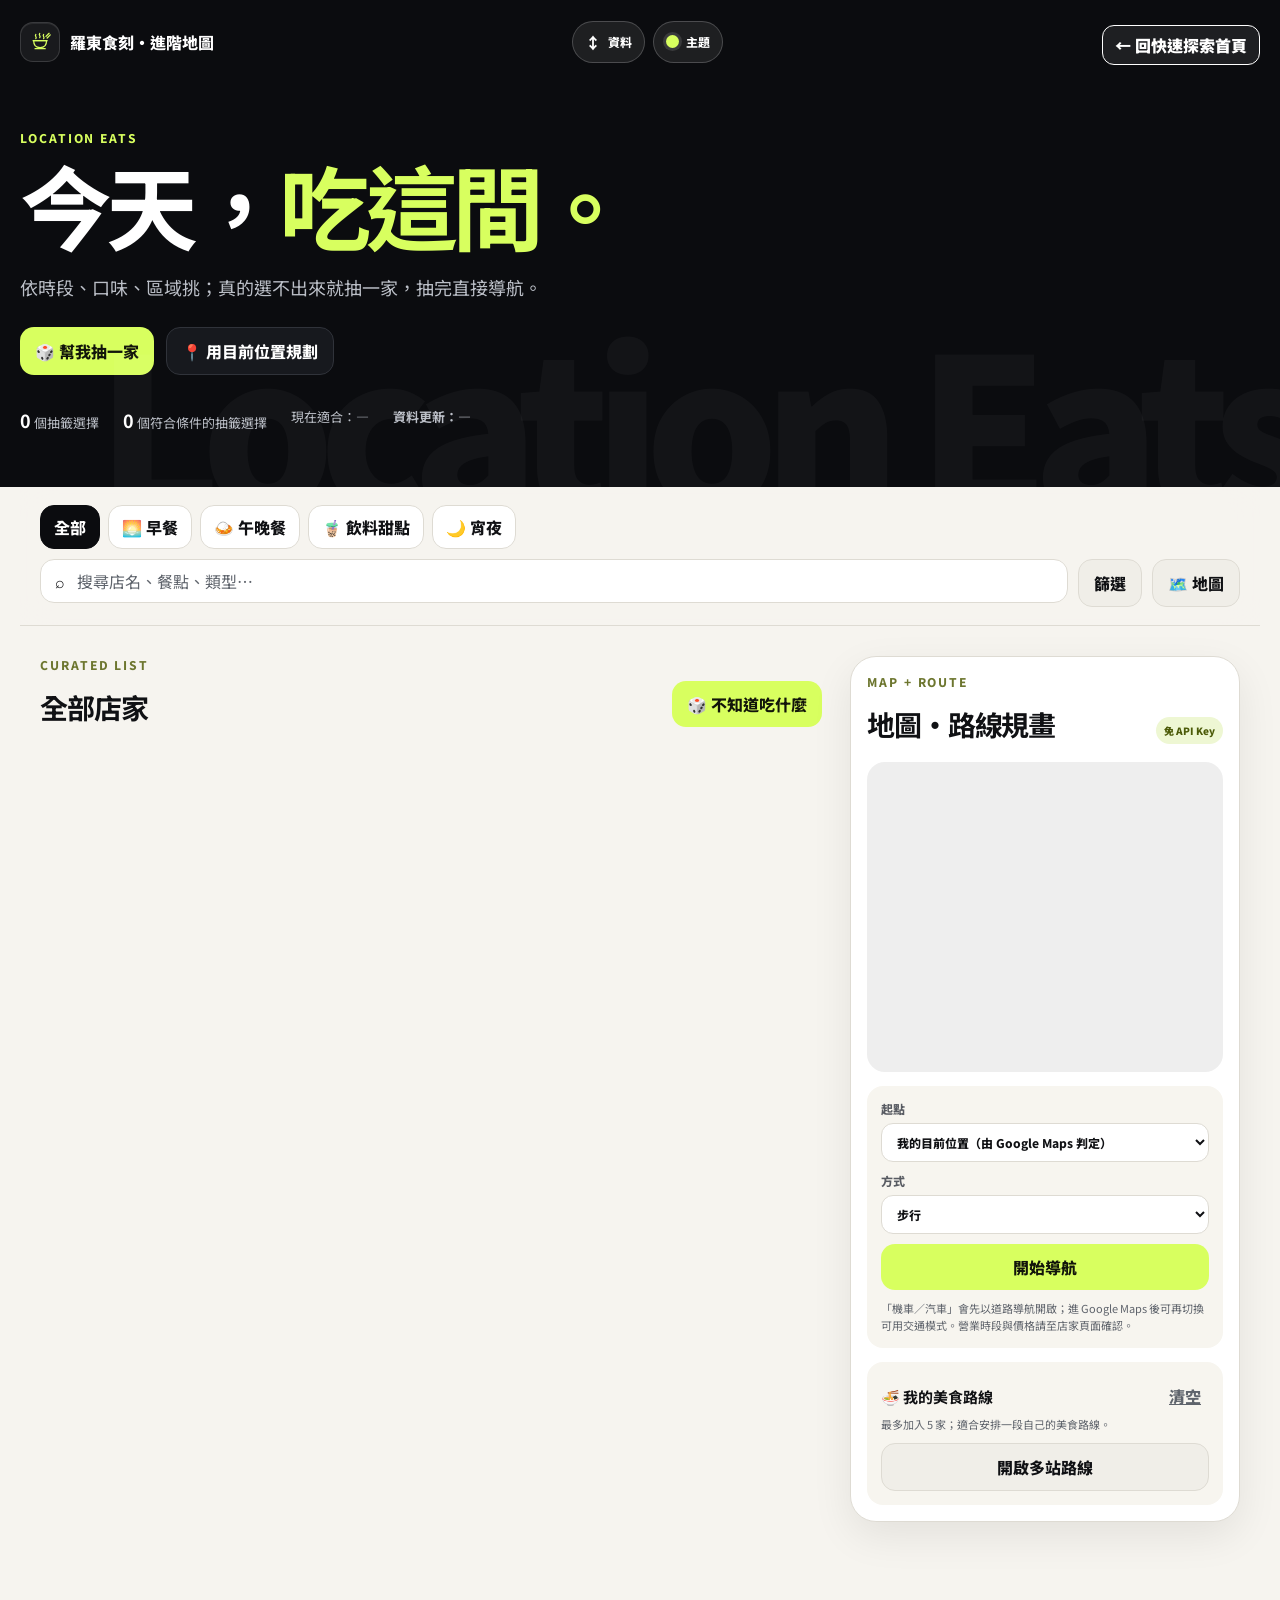
==== advanced/index.html @ a828bde2 "feat: add full-featured advanced map/route explorer" ====
<!doctype html>
<html lang="zh-Hant">
<head>
  <meta charset="utf-8" />
  <meta name="viewport" content="width=device-width, initial-scale=1, viewport-fit=cover" />
  <meta name="theme-color" content="#0b0c0f" />
  <meta name="description" id="metaDescription" content="羅東周邊美食地圖、篩選與最多五站路線規畫" />
  <title>羅東食刻｜地圖與美食路線</title>
  <link rel="icon" type="image/svg+xml" href="favicon.svg" />
  <link rel="preconnect" href="https://fonts.googleapis.com">
  <link rel="preconnect" href="https://fonts.gstatic.com" crossorigin>
  <link href="https://fonts.googleapis.com/css2?family=Noto+Sans+TC:wght@400;500;600;700;800;900&display=swap" rel="stylesheet">
  <link rel="stylesheet" href="styles.css" />
</head>
<body data-view="list">
  <header class="hero" id="top">
    <div class="navwrap">
      <a class="brand" href="./" aria-label="Location Eats 首頁">
        <span class="brandmark brandmark-logo" aria-hidden="true">
          <svg viewBox="0 0 64 64" fill="none" xmlns="http://www.w3.org/2000/svg">
            <path d="M20 14C18.8 15.6 18.8 17.8 20 19.4C21.2 21 21.2 23.2 20 24.8" />
            <path d="M30 11.5C28.8 13.1 28.8 15.3 30 16.9C31.2 18.5 31.2 20.7 30 22.3" />
            <path d="M40 14C38.8 15.6 38.8 17.8 40 19.4C41.2 21 41.2 23.2 40 24.8" />
            <path d="M14.5 30H47.5C47.5 40.6 41.1 47.5 31 47.5C20.9 47.5 14.5 40.6 14.5 30Z" />
            <path d="M13 30H49" />
            <path d="M18 50.5H44" />
            <path d="M46 19L54 11" />
            <path d="M49 23L57 15" />
          </svg>
        </span>
        <span id="brandName">羅東食刻・進階地圖</span>
      </a>
      <div class="nav-actions">
        <button id="dataBtn" class="theme-trigger" type="button" aria-label="匯入匯出本機資料"><span>↕</span><span class="theme-trigger-label">資料</span></button>
        <button id="themeBtn" class="theme-trigger" type="button" aria-label="選擇網站主題"><span id="themeDot" class="theme-dot"></span><span class="theme-trigger-label">主題</span></button>
      </div>
    <a href="../" class="theme-trigger" style="font-weight:900;min-height:36px;display:inline-flex;align-items:center;justify-content:center;padding:7px 12px;margin-top:7px;margin-left:22px;text-decoration:none;border:1px solid currentColor;border-radius:12px;">← 回快速探索首頁</a>
    </div>
    <div class="hero-inner">
      <p id="shortName" class="eyebrow">LOCATION EATS</p>
      <h1>今天，<span>吃這間。</span></h1>
      <p class="lead"><span id="heroLead">依時段、口味、區域挑；真的選不出來就抽一家，抽完直接導航。</span></p>
      <div class="hero-actions">
        <button id="randomHero" class="primary big" type="button">🎲 幫我抽一家</button>
        <button id="nearbyBtn" class="secondary big" type="button">📍 用目前位置規劃</button>
      </div>
      <div class="stats">
        <span><b id="countAll">0</b> 個抽籤選擇</span>
        <span><b id="countVisible">0</b> 個符合條件的抽籤選擇</span>
        <span id="nowHint">現在適合：—</span>
        <span id="dataUpdateHint">資料更新：—</span>
      </div>
    </div>
  </header>

  <main>
    <section class="toolbar stickybar" aria-label="篩選工具">
      <div class="periods" id="periodFilters">
        <button class="chip active" data-period="全部">全部</button>
        <button class="chip" data-period="早餐">🌅 早餐</button>
        <button class="chip" data-period="午晚餐">🍛 午晚餐</button>
        <button class="chip" data-period="飲料甜點">🧋 飲料甜點</button>
        <button class="chip" data-period="宵夜">🌙 宵夜</button>
      </div>
      <div class="searchrow">
        <label class="searchbox">
          <span>⌕</span>
          <input id="searchInput" type="search" placeholder="搜尋店名、餐點、類型…" autocomplete="off" />
        </label>
        <button id="moreFiltersBtn" class="secondary" type="button">篩選</button>
        <button id="viewToggle" class="secondary" type="button" aria-controls="mapView" aria-expanded="false">🗺️ 地圖</button>
      </div>
      <div id="activeFilterSummary" class="active-filter-summary" hidden aria-label="已套用篩選"></div>
    </section>

    <section id="mapView" class="map-view" aria-label="店家地圖" hidden>
      <div class="map-tools">
        <button id="campusBtn" class="secondary" type="button">⌂ 回中心點</button>
        <button id="mapLocationBtn" class="secondary" type="button">📍 定位起點</button>
        <button id="mapRandomBtn" class="primary" type="button">🎲 抽一家</button>
        <button id="mapRouteBtn" class="secondary" type="button" aria-expanded="false" aria-controls="mapRouteDrawer">路線</button>
      </div>
      <label class="map-shop-picker" for="mapShopSelect">店家 <select id="mapShopSelect"></select></label>
      <div class="map-status-row">
        <p id="mapCoverage" class="map-notice" role="status"></p>
        <a id="openGoogleMap" target="_blank" rel="noopener" aria-label="開啟 Google Maps">Google Maps ↗</a>
      </div>
      <p id="mapMessage" class="map-notice" role="status" hidden></p>
      <div id="mapSelection" class="map-selection" hidden>
        <span id="mapShopInfo"><span id="mapShopAddress"></span><span id="mapShopFood"></span></span>
        <button id="mapFavoriteBtn" class="secondary" type="button">♡ 收藏</button>
        <button id="mapAddRouteBtn" class="secondary" type="button">＋ 路線</button>
        <button id="mapNavigateBtn" class="primary" type="button">導航</button>
      </div>
      <div class="map-stage">
        <div id="foodMap" aria-label="Google Maps 店家地圖"></div>
        <aside id="mapRouteDrawer" class="map-route-drawer" aria-label="美食路線規畫" hidden>
          <button id="closeMapRoute" class="secondary" type="button">收合路線 ×</button>
        </aside>
      </div>
    </section>

    <section class="layout">
      <div class="content-col">
        <div class="sectionhead">
          <div>
            <p class="eyebrow dark">CURATED LIST</p>
            <h2 id="listTitle">全部店家</h2>
          </div>
          <button id="randomList" class="primary" type="button">🎲 不知道吃什麼</button>
        </div>
        <div id="cards" class="cards"></div>
        <div id="emptyState" class="empty" hidden>
          <div class="emptyicon">🍽️</div>
          <h3>這組條件沒有結果</h3>
          <p>少勾一個條件，或直接讓我幫你抽。</p>
          <button id="emptyClear" class="primary" type="button">清除篩選</button>
        </div>
      </div>

      <aside id="mapPanel" class="map-panel" aria-label="地圖與路線規畫">
        <div class="maphead">
          <div>
            <p class="eyebrow dark">MAP + ROUTE</p>
            <h2>地圖・路線規畫</h2>
          </div>
          <span class="livebadge">免 API Key</span>
        </div>
        <div class="mapframe-wrap">
          <iframe id="mapFrame" class="mapframe" loading="lazy" referrerpolicy="no-referrer-when-downgrade" title="餐廳地圖"></iframe>
        </div>
        <div class="route-box">
          <label>起點
            <select id="originSelect">
              <option value="">我的目前位置（由 Google Maps 判定）</option>
            </select>
          </label>
          <label>方式
            <select id="travelMode">
              <option value="walking">步行</option>
              <option value="driving">機車／汽車</option>
              <option value="transit">大眾運輸</option>
            </select>
          </label>
          <button id="routeSelected" class="primary wide" type="button">開始導航</button>
          <p class="micro">「機車／汽車」會先以道路導航開啟；進 Google Maps 後可再切換可用交通模式。營業時段與價格請至店家頁面確認。</p>
        </div>

        <div class="route-list-box">
          <div class="route-title-row">
            <h3>🍜 我的美食路線</h3>
            <button id="clearRoute" class="textbtn" type="button">清空</button>
          </div>
          <p class="micro">最多加入 5 家；適合安排一段自己的美食路線。</p>
          <ol id="routeList" class="route-list"></ol>
          <button id="openMultiRoute" class="secondary wide" type="button" disabled>開啟多站路線</button>
        </div>
      </aside>
    </section>
  </main>

  <nav class="mobile-bottom-bar" aria-label="手機快速操作">
    <button id="mobileListBtn" class="mobile-nav-btn active" type="button" aria-pressed="true" aria-label="清單"><span>☰</span><b>清單</b></button>
    <button id="mobileRandomBtn" class="mobile-nav-btn random" type="button" aria-label="抽一家"><span>🎲</span><b>抽一家</b></button>
    <button id="mobileMapBtn" class="mobile-nav-btn" type="button" aria-pressed="false" aria-label="地圖"><span>🗺️</span><b>地圖</b></button>
  </nav>

  <dialog id="filterDialog" class="filter-dialog">
    <div class="filter-sheet">
      <div class="filter-sheet-head">
        <div>
          <p class="eyebrow dark">FILTER</p>
          <h2>進階篩選</h2>
        </div>
        <button id="filterDialogClose" class="dialog-close" type="button" aria-label="關閉">×</button>
      </div>
      <div class="filter-section">
        <h3>特色</h3>
        <div id="quickFilters" class="filter-options"></div>
      </div>
      <div class="filter-section">
        <label class="filter-area-label" for="areaSelect">區域</label>
        <select id="areaSelect" aria-label="區域">
          <option value="">所有區域</option>
        </select>
      </div>
      <div class="filter-sheet-actions">
        <button id="clearFilters" class="secondary" type="button">清除全部</button>
        <button id="applyFilters" class="primary" type="button">套用篩選</button>
      </div>
    </div>
  </dialog>
  <dialog id="dataDialog" class="theme-dialog">
    <div class="theme-sheet data-sheet">
      <div class="theme-sheet-head">
        <div>
          <p class="eyebrow dark">LOCAL DATA</p>
          <h2>備份與還原</h2>
        </div>
        <button id="dataDialogClose" class="dialog-close" type="button" aria-label="關閉">×</button>
      </div>
      <p class="theme-help">資料只存在目前瀏覽器。匯出後，可在其他瀏覽器或新裝置匯入。</p>

      <div class="backup-status">
        <div><b id="backupFavoriteCount">0</b><span>收藏店家</span></div>
        <div><b id="backupVisitCount">0</b><span>吃過紀錄</span></div>
        <div><b id="backupKeyCount">0</b><span>本機資料項目</span></div>
      </div>

      <div class="backup-actions">
        <button id="exportDataBtn" class="primary wide" type="button">⬇️ 匯出備份檔</button>
        <button id="importDataBtn" class="secondary wide" type="button">⬆️ 匯入備份檔</button>
        <input id="importDataInput" type="file" accept=".json,application/json" hidden />
      </div>

      <div class="backup-note">
        <b>會備份什麼？</b>
        <p>收藏、主題，以及之後加入的「我吃過」紀錄。匯入時只接受目前 APP_SLUG 自己的備份格式。</p>
      </div>
      <p id="backupMessage" class="backup-message" role="status" aria-live="polite"></p>
    </div>
  </dialog>

  <dialog id="themeDialog" class="theme-dialog">
    <form method="dialog" class="theme-sheet">
      <div class="theme-sheet-head">
        <div>
          <p class="eyebrow dark">THEME</p>
          <h2>選擇網站主題</h2>
        </div>
        <button class="dialog-close" value="close" aria-label="關閉">×</button>
      </div>
      <p class="theme-help">選好後會自動記住，下次打開維持同一套風格。</p>
      <div class="theme-grid">
        <button class="theme-option" type="button" data-theme-choice="classic">
          <span class="theme-preview preview-classic"><i></i><i></i><i></i></span>
          <span><b>經典黑綠</b><small>Location Eats / 高對比</small></span>
          <em>✓</em>
        </button>
        <button class="theme-option" type="button" data-theme-choice="cream">
          <span class="theme-preview preview-cream"><i></i><i></i><i></i></span>
          <span><b>奶油橘</b><small>溫暖 / 美食感</small></span>
          <em>✓</em>
        </button>
        <button class="theme-option" type="button" data-theme-choice="ocean">
          <span class="theme-preview preview-ocean"><i></i><i></i><i></i></span>
          <span><b>深海藍</b><small>清爽 / 沉穩</small></span>
          <em>✓</em>
        </button>
        <button class="theme-option" type="button" data-theme-choice="berry">
          <span class="theme-preview preview-berry"><i></i><i></i><i></i></span>
          <span><b>莓果粉</b><small>甜點 / 活潑</small></span>
          <em>✓</em>
        </button>
      </div>
    </form>
  </dialog>

  <dialog id="randomDialog" class="random-dialog">
    <form method="dialog" class="dialog-card">
      <button class="dialog-close" value="close" aria-label="關閉">×</button>
      <div class="slot">今天就吃</div>
      <div id="randomEmoji" class="randomemoji">🍜</div>
      <h2 id="randomName">—</h2>
      <p id="randomFood" class="randomfood">—</p>
      <div id="randomMeta" class="randommeta"></div>
      <div class="dialog-actions">
        <button id="rerollBtn" type="button" class="secondary">再抽一次</button>
        <button id="randomMapBtn" type="button" class="secondary">看地圖</button>
        <button id="randomNavBtn" type="button" class="primary">直接導航</button>
      </div>
    </form>
  </dialog>

  <template id="cardTpl">
    <article class="food-card">
      <div class="card-top">
        <div class="badges"></div>
        <button class="heart" type="button" aria-label="收藏">♡</button>
      </div>
      <h3 class="food-name"></h3>
      <p class="food-rec"></p>
      <p class="food-note"></p>
      <div class="meta-row"></div>
      <div class="card-actions">
        <button class="map-btn secondary" type="button">🗺️ 地圖</button>
        <button class="route-add secondary" type="button">＋ 路線</button>
        <button class="nav-btn primary" type="button">導航</button>
      </div>
    </article>
  </template>

  <script src="config.js"></script>
  <script src="../data.js"></script>
  <script src="../data-extra.js"></script>
  <script src="adapter.js"></script>
  <script src="app.js"></script>
</body>
</html>
---- advanced/styles.css ----
:root{
  --bg:#f6f4ef;--card:#fff;--ink:#101114;--muted:#6e7178;--line:#dedbd3;
  --dark:#0b0c0f;--accent:#d8ff5f;--accent-ink:#12150a;--soft:#ece9e1;
  --shadow:0 14px 40px rgba(0,0,0,.08);--radius:22px;
}
*{box-sizing:border-box}html{scroll-behavior:smooth}body{margin:0;font-family:'Noto Sans TC',system-ui,-apple-system,sans-serif;background:var(--bg);color:var(--ink)}button,input,select{font:inherit}button{cursor:pointer}.hero{background:var(--dark);color:#fff;padding:18px 20px 54px;position:relative;overflow:hidden}.hero:after{content:'Location Eats';position:absolute;right:-22px;bottom:-84px;font-size:210px;font-weight:900;letter-spacing:-16px;color:rgba(255,255,255,.035);pointer-events:none}.navwrap,.hero-inner,main{max-width:1240px;margin:auto}.navwrap{display:flex;align-items:center;justify-content:space-between}.brand{display:flex;align-items:center;gap:10px;text-decoration:none;color:#fff;font-weight:800}.brandmark{display:grid;place-items:center;width:40px;height:40px;border-radius:13px;background:rgba(255,255,255,.06);color:var(--accent);border:1px solid rgba(255,255,255,.14);box-shadow:inset 0 1px 0 rgba(255,255,255,.08);transition:.18s ease;flex:0 0 auto}.iconbtn{width:42px;height:42px;border:1px solid #333;border-radius:50%;background:#15171b;color:#fff}.hero-inner{padding-top:64px}.eyebrow{font-size:12px;letter-spacing:.16em;font-weight:800;color:var(--accent);margin:0 0 14px}.eyebrow.dark{color:#6d762f}.hero h1{font-size:clamp(46px,8vw,92px);line-height:.96;margin:0;letter-spacing:-.06em}.hero h1 span{color:var(--accent)}.lead{font-size:18px;color:#bbbfc7;max-width:660px;line-height:1.7;margin:24px 0}.hero-actions{display:flex;gap:12px;flex-wrap:wrap}.big{padding:15px 20px}.primary,.secondary,.chip,.tagchip,.textbtn{border:0;border-radius:14px;font-weight:800;transition:.18s ease}.primary{background:var(--accent);color:var(--accent-ink);padding:11px 15px}.primary:hover{transform:translateY(-1px);filter:brightness(.96)}.secondary{background:var(--soft);color:var(--ink);padding:11px 15px;border:1px solid var(--line)}.hero .secondary{background:#17191e;color:#fff;border-color:#30333a}.stats{display:flex;gap:24px;flex-wrap:wrap;margin-top:32px;color:#91959f;font-size:13px}.stats b{color:#fff;font-size:18px}.toolbar{padding:18px 0}.stickybar{position:sticky;top:0;z-index:20;background:rgba(246,244,239,.92);backdrop-filter:blur(16px);border-bottom:1px solid rgba(0,0,0,.06)}.toolbar>*{max-width:1240px;margin-left:auto;margin-right:auto}.periods{display:flex;gap:8px;overflow:auto;padding:0 20px 10px;scrollbar-width:none}.chip,.tagchip{white-space:nowrap;background:#fff;border:1px solid var(--line);padding:9px 13px}.chip.active,.tagchip.active{background:var(--dark);color:#fff;border-color:var(--dark)}.searchrow{display:grid;grid-template-columns:1fr auto auto;gap:10px;padding:0 20px}.searchbox{height:44px;background:#fff;border:1px solid var(--line);border-radius:14px;display:flex;align-items:center;gap:10px;padding:0 14px}.searchbox input{border:0;outline:0;background:transparent;width:100%;color:var(--ink)}.morefilters{display:flex;gap:8px;align-items:center;flex-wrap:wrap;padding:12px 20px 0}.morefilters select,.route-box select{background:#fff;border:1px solid var(--line);border-radius:12px;padding:9px 11px}.textbtn{background:transparent;color:#5c6068;text-decoration:underline;padding:8px}.layout{max-width:1240px;margin:30px auto 80px;display:grid;grid-template-columns:minmax(0,1fr) 390px;gap:28px;padding:0 20px}.sectionhead,.maphead{display:flex;align-items:end;justify-content:space-between;gap:14px;margin-bottom:18px}.sectionhead h2,.maphead h2{margin:0;font-size:28px;letter-spacing:-.04em}.cards{display:grid;grid-template-columns:repeat(2,minmax(0,1fr));gap:14px}.food-card{background:var(--card);border:1px solid var(--line);border-radius:var(--radius);padding:18px;box-shadow:0 1px 0 rgba(0,0,0,.02);transition:.18s ease}.food-card:hover{transform:translateY(-2px);box-shadow:var(--shadow)}.card-top{display:flex;justify-content:space-between;gap:8px}.badges,.meta-row{display:flex;gap:6px;flex-wrap:wrap}.badge{font-size:11px;font-weight:800;border-radius:999px;padding:5px 8px;background:#f0eee8;color:#5d5a51}.badge.hot{background:#fff0e7;color:#9b3a0d}.badge.flag{background:#edf6d4;color:#52610c}.heart{border:0;background:transparent;font-size:22px;color:#9b9b9b}.heart.active{color:#111}.food-name{font-size:20px;line-height:1.3;margin:14px 0 8px}.food-rec{margin:0;color:#34363b;font-weight:600;line-height:1.55}.food-note{margin:8px 0 0;color:var(--muted);font-size:13px;line-height:1.5}.meta-row{margin-top:14px;color:#777;font-size:12px}.meta-pill{border-left:2px solid #d6d2c8;padding-left:7px}.card-actions{display:grid;grid-template-columns:auto auto 1fr;gap:8px;margin-top:16px}.card-actions button{padding:9px 10px;font-size:13px}.map-panel{position:sticky;top:148px;height:max-content;background:#fff;border:1px solid var(--line);border-radius:26px;padding:16px;box-shadow:var(--shadow)}.livebadge{font-size:10px;font-weight:900;background:#eef7d3;padding:6px 8px;border-radius:999px;color:#4c5b08}.mapframe-wrap{height:310px;border-radius:18px;overflow:hidden;background:#eee}.mapframe{width:100%;height:100%;border:0}.route-box,.route-list-box{margin-top:14px;padding:14px;background:#f7f5ef;border-radius:16px}.route-box{display:grid;gap:10px}.route-box label{display:grid;gap:6px;font-size:12px;font-weight:800;color:#585b62}.wide{width:100%}.micro{font-size:11px;color:#767980;line-height:1.55;margin:0}.route-title-row{display:flex;align-items:center;justify-content:space-between}.route-title-row h3{font-size:15px;margin:0}.route-list{padding-left:24px;margin:10px 0}.route-list li{font-size:13px;margin:7px 0;padding-right:4px}.route-remove{float:right;border:0;background:transparent;color:#888}.empty{text-align:center;padding:70px 20px;background:#fff;border:1px dashed var(--line);border-radius:24px}.emptyicon{font-size:46px}.random-dialog{border:0;border-radius:28px;padding:0;max-width:460px;width:calc(100% - 28px);background:transparent}.random-dialog::backdrop{background:rgba(0,0,0,.72);backdrop-filter:blur(6px)}.dialog-card{position:relative;background:#fff;border-radius:28px;padding:34px;text-align:center}.dialog-close{position:absolute;right:14px;top:12px;border:0;background:#eee;width:34px;height:34px;border-radius:50%;font-size:20px}.slot{display:inline-block;padding:7px 10px;border-radius:999px;background:#eff9d1;font-size:12px;font-weight:900}.randomemoji{font-size:56px;margin:20px 0 4px}.dialog-card h2{font-size:30px;margin:8px 0}.randomfood{font-size:16px;color:#4f535a;line-height:1.6}.randommeta{display:flex;justify-content:center;gap:7px;flex-wrap:wrap;margin:18px 0}.dialog-actions{display:grid;grid-template-columns:1fr 1.3fr;gap:10px}.map-mode .cards{grid-template-columns:1fr}.map-mode .food-card{display:grid;grid-template-columns:1fr auto;column-gap:10px}.map-mode .card-actions{grid-column:1/-1}.map-mode .food-rec,.map-mode .food-note,.map-mode .meta-row{grid-column:1/-1}

.mobile-bottom-bar{display:none}

@media(max-width:980px){
  body{padding-bottom:calc(86px + env(safe-area-inset-bottom))}
  .hero{padding:14px 14px 24px}
  .hero:after{font-size:118px;right:-14px;bottom:-48px;letter-spacing:-8px}
  .navwrap{min-height:42px}
  .brand{font-size:15px}
  .brandmark{width:34px;height:34px;border-radius:10px}
  .iconbtn{width:38px;height:38px}
  .hero-inner{padding-top:18px}
  .hero .eyebrow{font-size:10px;margin-bottom:9px}
  .hero h1{font-size:clamp(34px,10.5vw,48px);line-height:1.03;letter-spacing:-.045em}
  .lead{font-size:14px;line-height:1.55;margin:12px 0 16px;max-width:520px}
  .hero-actions{display:grid;grid-template-columns:1fr 1fr;gap:9px}
  .hero-actions .big{width:100%;min-height:46px;padding:10px 12px;font-size:14px}
  .stats{gap:8px 14px;margin-top:14px;font-size:11px}
  .stats b{font-size:15px}

  .stickybar{top:0;padding:9px 0 10px;border-radius:0 0 18px 18px;box-shadow:0 5px 18px rgba(0,0,0,.05)}
  .periods{gap:7px;overflow-x:auto;padding:0 14px 8px;scroll-snap-type:x proximity;-webkit-overflow-scrolling:touch}
  .periods::-webkit-scrollbar{display:none}
  .chip{flex:0 0 auto;min-height:38px;padding:8px 13px;border-radius:999px;scroll-snap-align:start;font-size:13px}
  .searchrow{grid-template-columns:1fr auto;gap:8px;padding:0 14px}
  .searchbox{height:44px;border-radius:13px}
  .searchbox input{font-size:16px}
  #moreFiltersBtn{min-width:64px}
  #viewToggle{display:none}
  .morefilters{padding:9px 14px 0;gap:7px;overflow-x:auto;flex-wrap:nowrap;-webkit-overflow-scrolling:touch}
  .morefilters::-webkit-scrollbar{display:none}
  .tagchip{flex:0 0 auto;min-height:38px;border-radius:999px;font-size:12px}
  .morefilters select{flex:0 0 auto;min-width:145px;min-height:38px;font-size:13px}

  .layout{grid-template-columns:1fr;gap:14px;margin:18px auto 18px;padding:0 12px}
  .content-col{display:block}
  .map-panel{position:relative;top:auto;order:-1;display:none;border-radius:20px;padding:12px;box-shadow:none}
  .layout.show-map .map-panel{display:block}
  .layout.show-map .content-col{display:none}
  .sectionhead{align-items:center;margin-bottom:12px}
  .sectionhead .eyebrow{margin-bottom:5px;font-size:10px}
  .sectionhead h2,.maphead h2{font-size:22px}
  .sectionhead #randomList{display:none}
  .cards{grid-template-columns:1fr;gap:10px}
  .food-card{border-radius:18px;padding:14px;box-shadow:none}
  .food-card:hover{transform:none;box-shadow:none}
  .food-name{font-size:18px;margin:10px 0 6px}
  .food-rec{font-size:14px;line-height:1.55}
  .food-note{font-size:12px;line-height:1.55;margin-top:6px}
  .badge{font-size:10px;padding:4px 7px}
  .heart{min-width:38px;min-height:38px;font-size:23px}
  .meta-row{margin-top:10px;gap:5px;font-size:11px}
  .card-actions{grid-template-columns:1fr 1fr;gap:7px;margin-top:12px}
  .card-actions button{min-height:42px;padding:9px 8px;font-size:13px}
  .card-actions .route-add{grid-column:auto}
  .card-actions .nav-btn{grid-column:1/-1;min-height:44px}
  .mapframe-wrap{height:min(42vh,310px);border-radius:15px}
  .maphead{align-items:center;margin-bottom:10px}
  .route-box,.route-list-box{margin-top:10px;padding:12px;border-radius:14px}
  .route-box select{min-height:43px;font-size:16px}
  .wide{min-height:44px}
  .random-dialog{width:calc(100% - 24px)}
  .dialog-card{padding:28px 18px 20px;border-radius:22px}
  .randomemoji{font-size:48px;margin:14px 0 2px}
  .dialog-card h2{font-size:26px;margin:6px 0}
  .randomfood{font-size:14px}
  .dialog-actions{grid-template-columns:1fr;gap:8px}

  .mobile-bottom-bar{
    display:grid;
    grid-template-columns:1fr 1.08fr 1fr;
    gap:7px;
    position:fixed;
    left:10px;right:10px;
    bottom:calc(8px + env(safe-area-inset-bottom));
    z-index:90;
    padding:7px;
    background:rgba(18,19,22,.94);
    backdrop-filter:blur(18px);
    -webkit-backdrop-filter:blur(18px);
    border:1px solid rgba(255,255,255,.1);
    border-radius:19px;
    box-shadow:0 12px 35px rgba(0,0,0,.24)
  }
  .mobile-nav-btn{
    border:0;background:transparent;color:#c9cbd0;border-radius:13px;
    min-height:54px;display:flex;flex-direction:column;align-items:center;justify-content:center;
    gap:1px;font-size:18px
  }
  .mobile-nav-btn b{font-size:10px;letter-spacing:.02em}
  .mobile-nav-btn.active{background:#292c31;color:#fff}
  .mobile-nav-btn.random{background:var(--accent);color:var(--accent-ink)}
  .mobile-nav-btn:active{transform:scale(.97)}
}

@media(max-width:560px){
  .hero{padding-bottom:20px}
  .hero-inner{padding-top:13px}
  .hero h1{font-size:36px}
  .lead{font-size:13px}
  .hero-actions{grid-template-columns:1fr}
  #nearbyBtn{display:none}
  .stats span:nth-child(2){display:none}
  .sectionhead h2{font-size:21px}
  .food-card{padding:13px}
  .mapframe-wrap{height:260px}
  .map-panel{padding:10px}
}


/* selectable themes */
body[data-theme="classic"],body:not([data-theme]){
  --bg:#f6f4ef;--card:#fff;--ink:#101114;--muted:#6e7178;--line:#dedbd3;
  --dark:#0b0c0f;--accent:#d8ff5f;--accent-ink:#12150a;--soft:#ece9e1;
  --hero:#0b0c0f;--hero-text:#fff;--hero-muted:#bbbfc7;--toolbar:rgba(246,244,239,.92);
  --nav-bg:rgba(18,19,22,.94);--nav-muted:#c9cbd0;--nav-active:#292c31;
  --route-bg:#f7f5ef;--badge-bg:#f0eee8;--badge-ink:#5d5a51;--eyebrow-dark:#6d762f;
}
body[data-theme="cream"]{
  --bg:#fff7e9;--card:#fffdf8;--ink:#2c2118;--muted:#806f61;--line:#ead8c4;
  --dark:#5a2d16;--accent:#ff9f43;--accent-ink:#351707;--soft:#f8e6d0;
  --hero:#6a3519;--hero-text:#fffaf4;--hero-muted:#f0d7c2;--toolbar:rgba(255,247,233,.94);
  --nav-bg:rgba(86,42,20,.95);--nav-muted:#f2d6c2;--nav-active:#7a4122;
  --route-bg:#fff3df;--badge-bg:#f9ead7;--badge-ink:#75533b;--eyebrow-dark:#9a541f;
}
body[data-theme="ocean"]{
  --bg:#eef7fb;--card:#fbfdff;--ink:#102630;--muted:#647985;--line:#cfe0e8;
  --dark:#0b3345;--accent:#50d8d7;--accent-ink:#062b31;--soft:#dceff3;
  --hero:#082f43;--hero-text:#f5fcff;--hero-muted:#b8d7e3;--toolbar:rgba(238,247,251,.94);
  --nav-bg:rgba(7,43,59,.95);--nav-muted:#bdd7df;--nav-active:#105068;
  --route-bg:#eaf5f8;--badge-bg:#e1eff3;--badge-ink:#42616d;--eyebrow-dark:#24728a;
}
body[data-theme="berry"]{
  --bg:#fff2f6;--card:#fffafd;--ink:#341822;--muted:#826b73;--line:#ead3dc;
  --dark:#56172d;--accent:#ff78a5;--accent-ink:#3d1020;--soft:#f7dfe8;
  --hero:#5b1730;--hero-text:#fff7fa;--hero-muted:#e9c7d3;--toolbar:rgba(255,242,246,.94);
  --nav-bg:rgba(74,18,39,.95);--nav-muted:#e9c7d4;--nav-active:#772444;
  --route-bg:#fde8f0;--badge-bg:#f8e3eb;--badge-ink:#75465a;--eyebrow-dark:#a43a64;
}
body{transition:background .22s ease,color .22s ease}
.hero{background:var(--hero);color:var(--hero-text)}
.hero .lead{color:var(--hero-muted)}
.stickybar{background:var(--toolbar)}
.food-card,.map-panel,.dialog-card,.theme-sheet,.searchbox{background:var(--card)}
.route-box,.route-list-box{background:var(--route-bg)}
.badge{background:var(--badge-bg);color:var(--badge-ink)}
.eyebrow.dark{color:var(--eyebrow-dark)}
.theme-trigger{
  border:1px solid rgba(255,255,255,.2);background:rgba(255,255,255,.08);color:var(--hero-text);
  min-height:42px;padding:0 12px;border-radius:999px;display:flex;align-items:center;gap:7px;font-weight:800
}
.theme-dot{width:13px;height:13px;border-radius:50%;background:var(--accent);box-shadow:0 0 0 3px rgba(255,255,255,.12)}
.theme-trigger-label{font-size:12px}
.theme-dialog{border:0;background:transparent;padding:0;width:min(520px,calc(100% - 24px))}
.theme-dialog::backdrop{background:rgba(0,0,0,.62);backdrop-filter:blur(7px)}
.theme-sheet{position:relative;border-radius:26px;padding:22px;color:var(--ink);box-shadow:0 24px 80px rgba(0,0,0,.28)}
.theme-sheet-head{display:flex;align-items:flex-start;justify-content:space-between;gap:12px}
.theme-sheet-head .eyebrow{margin:0 0 5px}
.theme-sheet-head h2{margin:0;font-size:25px;letter-spacing:-.03em}
.theme-help{color:var(--muted);font-size:13px;margin:8px 0 16px}
.theme-grid{display:grid;grid-template-columns:1fr 1fr;gap:10px}
.theme-option{
  position:relative;border:1px solid var(--line);background:var(--card);color:var(--ink);
  border-radius:18px;padding:11px;text-align:left;display:grid;grid-template-columns:58px 1fr auto;align-items:center;gap:10px
}
.theme-option:hover{transform:translateY(-1px)}
.theme-option.active{outline:2px solid var(--accent);border-color:transparent}
.theme-option span:nth-child(2){display:grid;gap:2px}
.theme-option b{font-size:14px}.theme-option small{font-size:10px;color:var(--muted)}
.theme-option em{font-style:normal;opacity:0;font-weight:900;color:var(--dark)}
.theme-option.active em{opacity:1}
.theme-preview{width:58px;height:46px;border-radius:12px;padding:7px;display:grid;grid-template-columns:1fr 1fr;gap:4px}
.theme-preview i{display:block;border-radius:4px}.theme-preview i:first-child{grid-column:1/-1}
.preview-classic{background:#0b0c0f}.preview-classic i:first-child{background:#d8ff5f}.preview-classic i{background:#fff}
.preview-cream{background:#6a3519}.preview-cream i:first-child{background:#ff9f43}.preview-cream i{background:#fff7e9}
.preview-ocean{background:#082f43}.preview-ocean i:first-child{background:#50d8d7}.preview-ocean i{background:#eef7fb}
.preview-berry{background:#5b1730}.preview-berry i:first-child{background:#ff78a5}.preview-berry i{background:#fff2f6}

@media(max-width:980px){
  .mobile-bottom-bar{background:var(--nav-bg)}
  .mobile-nav-btn{color:var(--nav-muted)}
  .mobile-nav-btn.active{background:var(--nav-active);color:#fff}
  .theme-trigger{min-height:38px;padding:0 10px}
}
@media(max-width:560px){
  .theme-trigger-label{display:none}
  .theme-trigger{width:38px;padding:0;justify-content:center}
  .theme-grid{grid-template-columns:1fr}
  .theme-sheet{padding:18px}
}


/* local backup */
.nav-actions{display:flex;align-items:center;gap:8px}
.data-sheet{max-width:520px;margin:auto}
.backup-status{
  display:grid;grid-template-columns:repeat(3,1fr);gap:8px;margin:14px 0 16px
}
.backup-status>div{
  background:var(--route-bg);border:1px solid var(--line);border-radius:15px;padding:13px 10px;text-align:center
}
.backup-status b{display:block;font-size:22px;line-height:1.1;color:var(--ink)}
.backup-status span{display:block;margin-top:5px;font-size:10px;color:var(--muted);font-weight:700}
.backup-actions{display:grid;gap:9px}
.backup-actions button{min-height:46px}
.backup-note{
  margin-top:14px;padding:12px 13px;background:var(--route-bg);border-radius:14px;color:var(--muted);font-size:12px;line-height:1.55
}
.backup-note b{color:var(--ink)}
.backup-note p{margin:4px 0 0}
.backup-message{min-height:20px;margin:10px 2px 0;font-size:12px;font-weight:700;color:var(--eyebrow-dark)}
@media(max-width:560px){
  .nav-actions{gap:6px}
  .nav-actions .theme-trigger{width:38px}
  .backup-status{gap:6px}
  .backup-status>div{padding:11px 6px}
  .backup-status b{font-size:19px}
}


/* minimal bowl logo */
.brandmark-logo svg{width:25px;height:25px;display:block}
.brandmark-logo svg path{stroke:currentColor;stroke-width:3.2;stroke-linecap:round;stroke-linejoin:round}
.brand:hover .brandmark-logo{background:var(--accent);color:var(--accent-ink);border-color:var(--accent);transform:translateY(-1px)}
.brand:hover .brandmark-logo svg{transform:scale(1.04)}
.brandmark-logo svg{transition:transform .18s ease}
@media(max-width:980px){
  .brandmark{width:36px;height:36px;border-radius:11px}
  .brandmark-logo svg{width:23px;height:23px}
}


/* full-skin color system v2 */
body[data-theme="classic"],body:not([data-theme]){
  --surface:#ffffff;--surface-2:#f0eee8;--surface-3:#e8e5dc;
  --text:#101114;--text-2:#5f646c;--border:#dedbd3;
  --chip:#ffffff;--chip-active:#0b0c0f;--chip-active-text:#ffffff;
  --hero-button:#17191e;--hero-button-border:#30333a;
  --hot-bg:#fff0e7;--hot-text:#9b3a0d;--flag-bg:#edf6d4;--flag-text:#52610c;
  --live-bg:#eef7d3;--live-text:#4c5b08;--dialog-close:#ececec;
}
body[data-theme="cream"]{
  --surface:#fffaf1;--surface-2:#f8e6d0;--surface-3:#f1d4b7;
  --text:#2c2118;--text-2:#806f61;--border:#e8cfb2;
  --chip:#fffaf1;--chip-active:#8a421d;--chip-active-text:#fff8f1;
  --hero-button:#7a3d1f;--hero-button-border:#a45b32;
  --hot-bg:#ffe1ce;--hot-text:#a53d13;--flag-bg:#fff0c8;--flag-text:#7d5412;
  --live-bg:#fff0c8;--live-text:#744b0c;--dialog-close:#f4dfc8;
}
body[data-theme="ocean"]{
  --surface:#f8fdff;--surface-2:#dceff3;--surface-3:#cbe4ea;
  --text:#102630;--text-2:#647985;--border:#c9dfe7;
  --chip:#f8fdff;--chip-active:#0d4c63;--chip-active-text:#f5fdff;
  --hero-button:#0d4258;--hero-button-border:#1a637d;
  --hot-bg:#ffe8db;--hot-text:#994018;--flag-bg:#daf4ef;--flag-text:#17655d;
  --live-bg:#daf4ef;--live-text:#17655d;--dialog-close:#dcecf1;
}
body[data-theme="berry"]{
  --surface:#fff9fb;--surface-2:#f7dfe8;--surface-3:#f0cad9;
  --text:#341822;--text-2:#826b73;--border:#e7ccd7;
  --chip:#fff9fb;--chip-active:#7c2445;--chip-active-text:#fff8fb;
  --hero-button:#70213f;--hero-button-border:#9b4062;
  --hot-bg:#ffe0e7;--hot-text:#a2334d;--flag-bg:#f8dce8;--flag-text:#7a3150;
  --live-bg:#f8dce8;--live-text:#7a3150;--dialog-close:#f2dbe4;
}

body{background:var(--bg);color:var(--text)}
.hero{background:var(--hero);color:var(--hero-text)}
.brand{color:var(--hero-text)}
.hero .secondary{background:var(--hero-button);color:var(--hero-text);border-color:var(--hero-button-border)}
.stats{color:var(--hero-muted)}
.stats b{color:var(--hero-text)}
.stickybar{background:var(--toolbar);border-bottom-color:var(--border)}
.chip,.tagchip{background:var(--chip);color:var(--text);border-color:var(--border)}
.chip.active,.tagchip.active{background:var(--chip-active);color:var(--chip-active-text);border-color:var(--chip-active)}
.searchbox,.morefilters select,.route-box select{background:var(--surface);color:var(--text);border-color:var(--border)}
.searchbox input{color:var(--text)}
.searchbox input::placeholder{color:var(--text-2)}
.secondary{background:var(--surface-2);color:var(--text);border-color:var(--border)}
.textbtn{color:var(--text-2)}
.food-card,.map-panel,.dialog-card,.theme-sheet,.empty{background:var(--surface);color:var(--text);border-color:var(--border)}
.food-rec{color:var(--text)}
.food-note,.meta-row,.micro,.randomfood,.theme-help{color:var(--text-2)}
.meta-pill{border-left-color:var(--border)}
.route-box,.route-list-box,.backup-status>div,.backup-note{background:var(--route-bg)}
.badge{background:var(--badge-bg);color:var(--badge-ink)}
.badge.hot{background:var(--hot-bg);color:var(--hot-text)}
.badge.flag{background:var(--flag-bg);color:var(--flag-text)}
.livebadge{background:var(--live-bg);color:var(--live-text)}
.heart{color:var(--text-2)}
.heart.active{color:var(--dark)}
.dialog-close{background:var(--dialog-close);color:var(--text)}
.slot{background:var(--flag-bg);color:var(--flag-text)}
.theme-option{background:var(--surface);color:var(--text);border-color:var(--border)}
.theme-option small{color:var(--text-2)}
.theme-option.active{outline-color:var(--accent)}
.backup-status b,.backup-note b{color:var(--text)}
.mobile-bottom-bar{background:var(--nav-bg)}
.mobile-nav-btn{color:var(--nav-muted)}
.mobile-nav-btn.active{background:var(--nav-active);color:#fff}
.mobile-nav-btn.random{background:var(--accent);color:var(--accent-ink)}
.theme-trigger{color:var(--hero-text)}
.brandmark-logo{color:var(--accent)}

.badge.status{background:var(--hot-bg);color:var(--hot-text)}
#dataUpdateHint{font-weight:700;color:var(--hero-muted)}


/* grouped chain choices */
.group-card{grid-column:1/-1;padding:18px}
.group-card-head{display:grid;grid-template-columns:auto 1fr auto;gap:14px;align-items:center}
.group-card .food-name{margin:6px 0 5px}
.group-card .food-rec{font-size:13px;color:var(--text-2,var(--muted))}
.group-icon{width:52px;height:52px;border-radius:16px;display:grid;place-items:center;font-size:26px;background:var(--surface-2,var(--soft));border:1px solid var(--border,var(--line))}
.group-toggle{white-space:nowrap;align-self:center}
.group-children{margin-top:16px;padding-top:14px;border-top:1px solid var(--border,var(--line));display:grid;gap:14px}
.group-children[hidden]{display:none}
.branch-brand{display:grid;gap:8px}
.branch-brand h4{margin:0 0 2px;font-size:12px;letter-spacing:.08em;color:var(--text-2,var(--muted));text-transform:uppercase}
.branch-row{display:grid;grid-template-columns:minmax(0,1fr) auto;gap:12px;align-items:center;padding:11px 12px;border-radius:14px;background:var(--surface-2,var(--soft));border:1px solid var(--border,var(--line))}
.branch-main{min-width:0;display:grid;gap:3px}
.branch-main b{font-size:14px;line-height:1.35}
.branch-main span{font-size:11px;color:var(--text-2,var(--muted));white-space:nowrap;overflow:hidden;text-overflow:ellipsis}
.branch-actions{display:flex;gap:6px;align-items:center}
.branch-actions button{font-size:11px;padding:7px 9px;border-radius:10px}
.branch-heart{border:0;background:transparent;font-size:20px!important;padding:4px!important;color:var(--text-2,var(--muted))}
.branch-heart.active{color:var(--text,var(--ink))}
@media(max-width:700px){
  .group-card-head{grid-template-columns:auto 1fr}
  .group-toggle{grid-column:1/-1;width:100%}
  .branch-row{grid-template-columns:1fr}
  .branch-actions{display:grid;grid-template-columns:auto 1fr 1fr 1fr}
  .branch-actions button{width:100%}
}


/* landscape phone/tablet rescue */
@media (max-width:980px) and (orientation:landscape){
  body{padding-bottom:calc(18px + env(safe-area-inset-bottom))}

  /* landscape needs vertical space more than a persistent filter header */
  .stickybar{
    position:relative;
    top:auto;
    padding:6px 0 7px;
    border-radius:0 0 14px 14px;
    box-shadow:0 3px 12px rgba(0,0,0,.04)
  }
  .periods{gap:5px;padding:0 10px 5px}
  .chip{min-height:32px;padding:6px 11px;font-size:12px}
  .searchrow{grid-template-columns:1fr auto;gap:6px;padding:0 10px}
  .searchbox{height:38px;border-radius:11px}
  .searchbox input{font-size:14px}
  #moreFiltersBtn{min-width:58px;min-height:38px;padding:7px 12px}
  .morefilters{padding:6px 10px 0;gap:5px}
  .tagchip{min-height:32px;padding:6px 10px;font-size:11px}
  .morefilters select{min-width:132px;min-height:32px;padding:6px 9px;font-size:12px}

  .layout{margin:10px auto 18px;padding:0 10px 58px}
  .sectionhead{margin-bottom:8px}
  .sectionhead h2,.maphead h2{font-size:20px}
  .cards{gap:8px}
  .food-card{padding:12px;border-radius:16px}

  /* compact floating controls instead of a full-width bar covering the list */
  .mobile-bottom-bar{
    left:auto;
    right:10px;
    bottom:calc(8px + env(safe-area-inset-bottom));
    width:min(330px,calc(100vw - 20px));
    padding:4px;
    gap:4px;
    border-radius:14px;
    grid-template-columns:repeat(3,1fr)
  }
  .mobile-nav-btn{
    min-height:40px;
    flex-direction:row;
    gap:5px;
    font-size:15px;
    border-radius:10px;
    padding:0 8px
  }
  .mobile-nav-btn b{font-size:10px}
}

@media (max-width:740px) and (orientation:landscape){
  .mobile-bottom-bar{width:286px}
  .mobile-nav-btn b{display:none}
  .mobile-nav-btn{font-size:17px}
}


/* compact filter bottom sheet */
.active-filter-summary{
  max-width:1240px;
  margin:8px auto 0;
  padding:0 20px;
  display:flex;
  gap:7px;
  overflow-x:auto;
  scrollbar-width:none;
}
.active-filter-summary[hidden]{display:none}
.active-filter-summary::-webkit-scrollbar{display:none}
.active-filter-chip{
  flex:0 0 auto;
  border:1px solid var(--border,var(--line));
  background:var(--surface,var(--card));
  color:var(--text,var(--ink));
  border-radius:999px;
  padding:7px 10px;
  font-size:11px;
  font-weight:800;
}
.active-filter-chip span{opacity:.55;margin-left:4px}

.filter-dialog{
  position:fixed;
  inset:auto 0 0;
  width:min(620px,calc(100% - 24px));
  max-width:none;
  max-height:none;
  margin:0 auto 18px;
  padding:0;
  border:0;
  background:transparent;
  overflow:visible;
}
.filter-dialog::backdrop{
  background:rgba(0,0,0,.48);
  backdrop-filter:blur(4px);
  -webkit-backdrop-filter:blur(4px);
}
.filter-sheet{
  position:relative;
  max-height:min(76dvh,680px);
  overflow:auto;
  background:var(--surface,var(--card));
  color:var(--text,var(--ink));
  border:1px solid var(--border,var(--line));
  border-radius:24px;
  box-shadow:0 24px 80px rgba(0,0,0,.28);
  padding:20px;
}
.filter-sheet-head{
  display:flex;
  justify-content:space-between;
  align-items:flex-start;
  gap:12px;
  padding-right:42px;
}
.filter-sheet-head .eyebrow{margin:0 0 4px}
.filter-sheet-head h2{margin:0;font-size:24px;letter-spacing:-.03em}
.filter-section{margin-top:18px}
.filter-section h3,.filter-area-label{
  display:block;
  margin:0 0 9px;
  font-size:12px;
  color:var(--text-2,var(--muted));
  font-weight:900;
  letter-spacing:.04em;
}
.filter-options{
  display:grid;
  grid-template-columns:repeat(2,minmax(0,1fr));
  gap:8px;
}
.filter-options .tagchip{
  min-height:42px;
  white-space:normal;
  text-align:left;
  line-height:1.25;
}
.filter-section #areaSelect{
  width:100%;
  min-height:46px;
  padding:10px 12px;
  border-radius:13px;
  border:1px solid var(--border,var(--line));
  background:var(--surface,var(--card));
  color:var(--text,var(--ink));
}
.filter-sheet-actions{
  display:grid;
  grid-template-columns:.85fr 1.15fr;
  gap:9px;
  margin-top:20px;
}
.filter-sheet-actions button{min-height:46px}

@media(max-width:980px){
  .active-filter-summary{
    margin-top:7px;
    padding:0 14px 1px;
  }
  .active-filter-chip{padding:6px 9px;font-size:10px}
  .filter-dialog{
    width:100%;
    margin:0;
  }
  .filter-sheet{
    border-radius:24px 24px 0 0;
    border-left:0;
    border-right:0;
    border-bottom:0;
    padding:18px 16px calc(16px + env(safe-area-inset-bottom));
    max-height:78dvh;
  }
  .filter-sheet-head h2{font-size:22px}
  .filter-options{gap:7px}
  .filter-options .tagchip{min-height:40px;font-size:12px}
}

@media(max-width:560px){
  .stickybar{padding-bottom:8px}
  .periods{padding-bottom:7px}
  .searchrow{padding:0 12px}
  .active-filter-summary{padding:0 12px 1px}
  .filter-sheet{padding-left:14px;padding-right:14px}
}

@media(max-width:980px) and (orientation:landscape){
  .active-filter-summary{margin-top:5px;padding:0 10px}
  .active-filter-chip{padding:5px 8px}
  .filter-dialog{width:min(560px,calc(100% - 24px));margin:0 auto 8px}
  .filter-sheet{
    max-height:88dvh;
    border-radius:18px;
    border:1px solid var(--border,var(--line));
    padding:14px;
  }
  .filter-section{margin-top:11px}
  .filter-options{grid-template-columns:repeat(3,minmax(0,1fr));gap:6px}
  .filter-options .tagchip{min-height:34px;padding:6px 8px;font-size:10px}
  .filter-section #areaSelect{min-height:38px;padding:7px 10px}
  .filter-sheet-actions{margin-top:12px}
  .filter-sheet-actions button{min-height:38px}
}

/* keep filter sheet controls theme-aware */
.filter-dialog .tagchip{background:var(--chip);color:var(--text);border-color:var(--border)}
.filter-dialog .tagchip.active{background:var(--chip-active);color:var(--chip-active-text);border-color:var(--chip-active)}


/* M1 views: reuse the existing skin and filter sheet. */
.layout[hidden],.map-view[hidden],.map-route-drawer[hidden]{display:none}
.searchbox,.searchrow{min-width:0}
#viewToggle{display:block;white-space:nowrap}
.searchrow{grid-template-columns:minmax(0,1fr) auto auto}
body[data-view="map"]{height:100vh;height:100dvh;overflow:hidden;padding:0}
body[data-view="map"] .hero{display:none}
body[data-view="map"] main{
  display:flex;flex-direction:column;width:100%;max-width:none;height:100%;
  padding:0 env(safe-area-inset-right) max(env(safe-area-inset-bottom),var(--map-nav-space,0px)) env(safe-area-inset-left);
}
body[data-view="map"] .toolbar{flex:none;position:relative;top:auto;padding:8px 0;border-radius:0}
.map-view{display:flex;flex:1;flex-direction:column;min-height:0;min-width:0}
.map-tools{display:flex;gap:6px;padding:8px 12px 4px;flex:none;overflow-x:auto}
.map-tools button{white-space:nowrap;font-size:12px;min-height:38px;padding:7px 10px}
.map-status-row{display:flex;align-items:center;justify-content:space-between;gap:6px;flex:none}
.map-status-row .map-notice{flex:1;min-width:0}
#openGoogleMap{flex:none;font-size:12px;font-weight:800;padding:6px 12px 6px 0;color:var(--text);text-underline-offset:3px}
.map-shop-picker{display:flex;align-items:center;gap:8px;padding:4px 12px;font-size:12px;font-weight:800}
.map-shop-picker select{min-width:0;flex:1;padding:7px;border-radius:10px;background:var(--surface);color:var(--text);border:1px solid var(--border)}
.map-notice{flex:none;margin:0;padding:4px 12px;font-size:12px;line-height:1.5;color:var(--text-2)}
.map-notice[hidden],.map-selection[hidden]{display:none}
.map-stage{position:relative;flex:1;min-height:0;margin-top:4px;isolation:isolate}
#foodMap{width:100%;height:100%;background:var(--surface-3);z-index:0}
.map-selection{display:flex;gap:6px;align-items:center;padding:6px 12px;background:var(--surface-2);font-size:12px}
.map-selection span{flex:1;min-width:0;white-space:nowrap;overflow:hidden;text-overflow:ellipsis}
#mapShopInfo{display:grid;gap:2px}
.map-selection button{flex:none;font-size:12px;padding:7px}
.map-route-drawer{
  position:absolute;right:10px;top:10px;z-index:1;width:min(360px,calc(100% - 20px));
  max-height:calc(100% - 44px);overflow:auto;padding:12px;border-radius:18px;
  background:var(--surface);color:var(--text);box-shadow:var(--shadow);border:1px solid var(--border);
}
.map-route-drawer select{min-width:0;max-width:100%}
.dialog-actions{grid-template-columns:1fr 1fr}
#randomNavBtn{grid-column:1/-1}
@media(max-width:560px){
  #viewToggle,#moreFiltersBtn{min-width:0;padding:8px 10px;font-size:12px}
  .searchrow{gap:6px}
}
@media(max-height:500px) and (orientation:landscape){
  body[data-view="map"] .toolbar{display:grid;grid-template-columns:1fr 1fr;gap:4px;padding:5px 0}
  body[data-view="map"] .periods{min-width:0;width:100%;padding-bottom:0;align-items:center}
  body[data-view="map"] .searchrow{min-width:0;width:100%;padding-left:0}
  body[data-view="map"] .active-filter-summary{grid-column:1/-1;width:100%;margin-top:0}
  .map-tools{padding-top:4px}
  .map-tools button{min-height:32px;padding:5px 9px}
  .map-view{display:grid;grid-template-columns:1fr 1fr;grid-template-rows:auto auto auto auto minmax(0,1fr)}
  .map-shop-picker{grid-column:2;grid-row:1;min-width:0}
  .map-tools{grid-column:1;grid-row:1;min-width:0}
  .map-status-row,.map-notice,.map-selection,.map-stage{grid-column:1/-1}
  .map-stage{grid-row:5}
  .map-notice{font-size:11px;padding-top:2px;padding-bottom:2px}
  .map-selection{padding-top:3px;padding-bottom:3px}
}
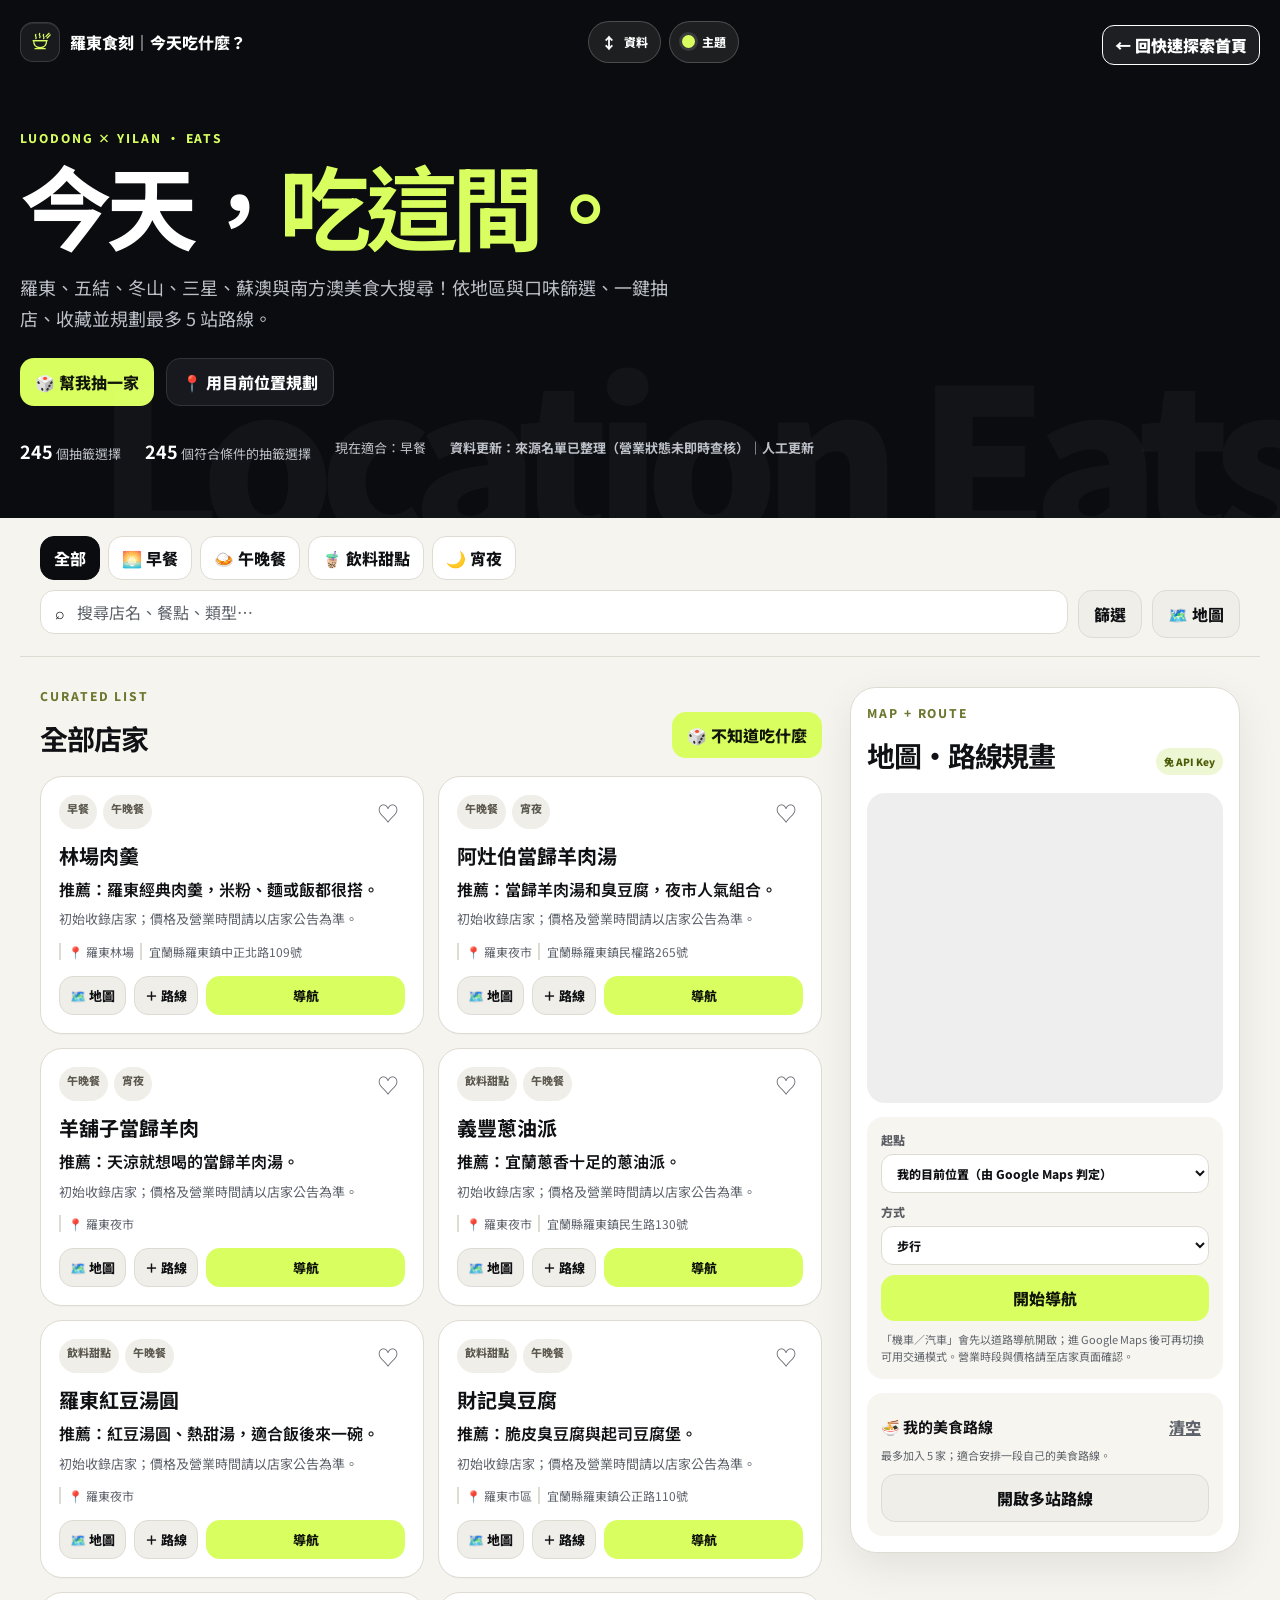
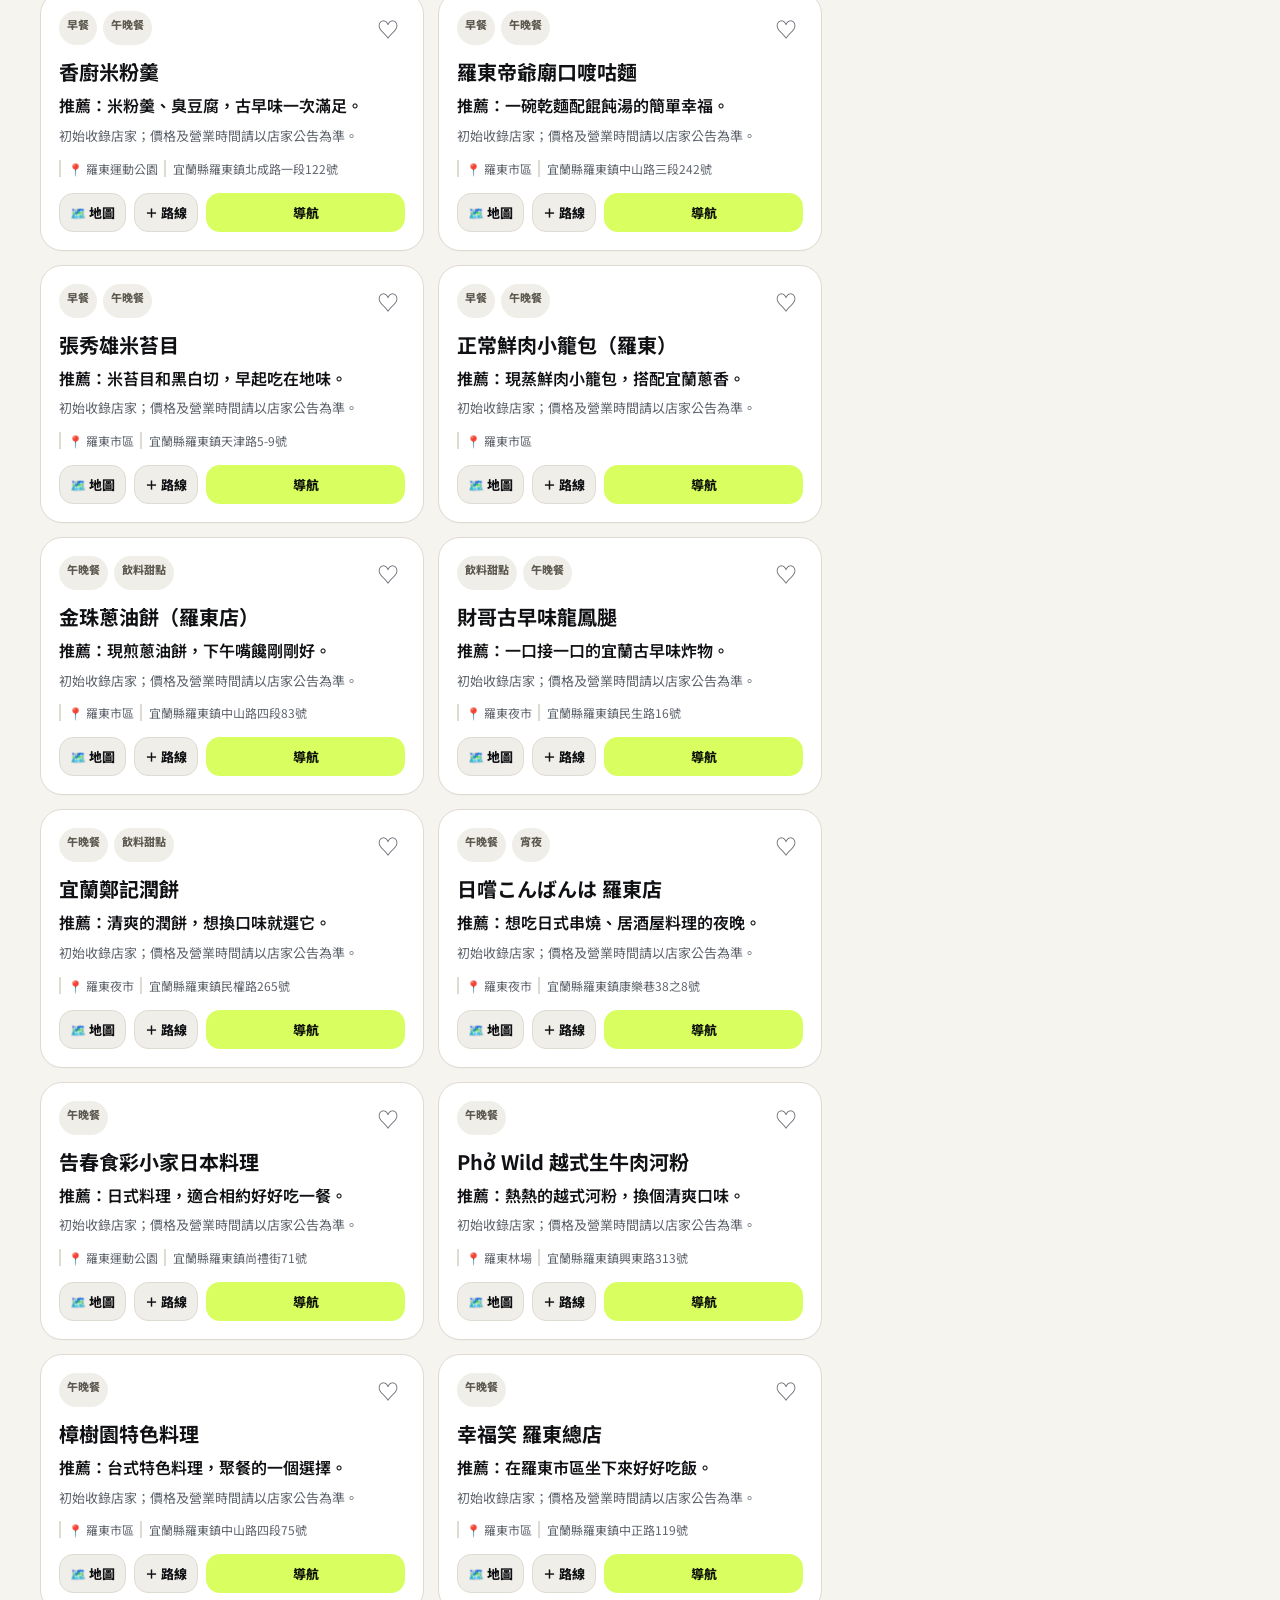
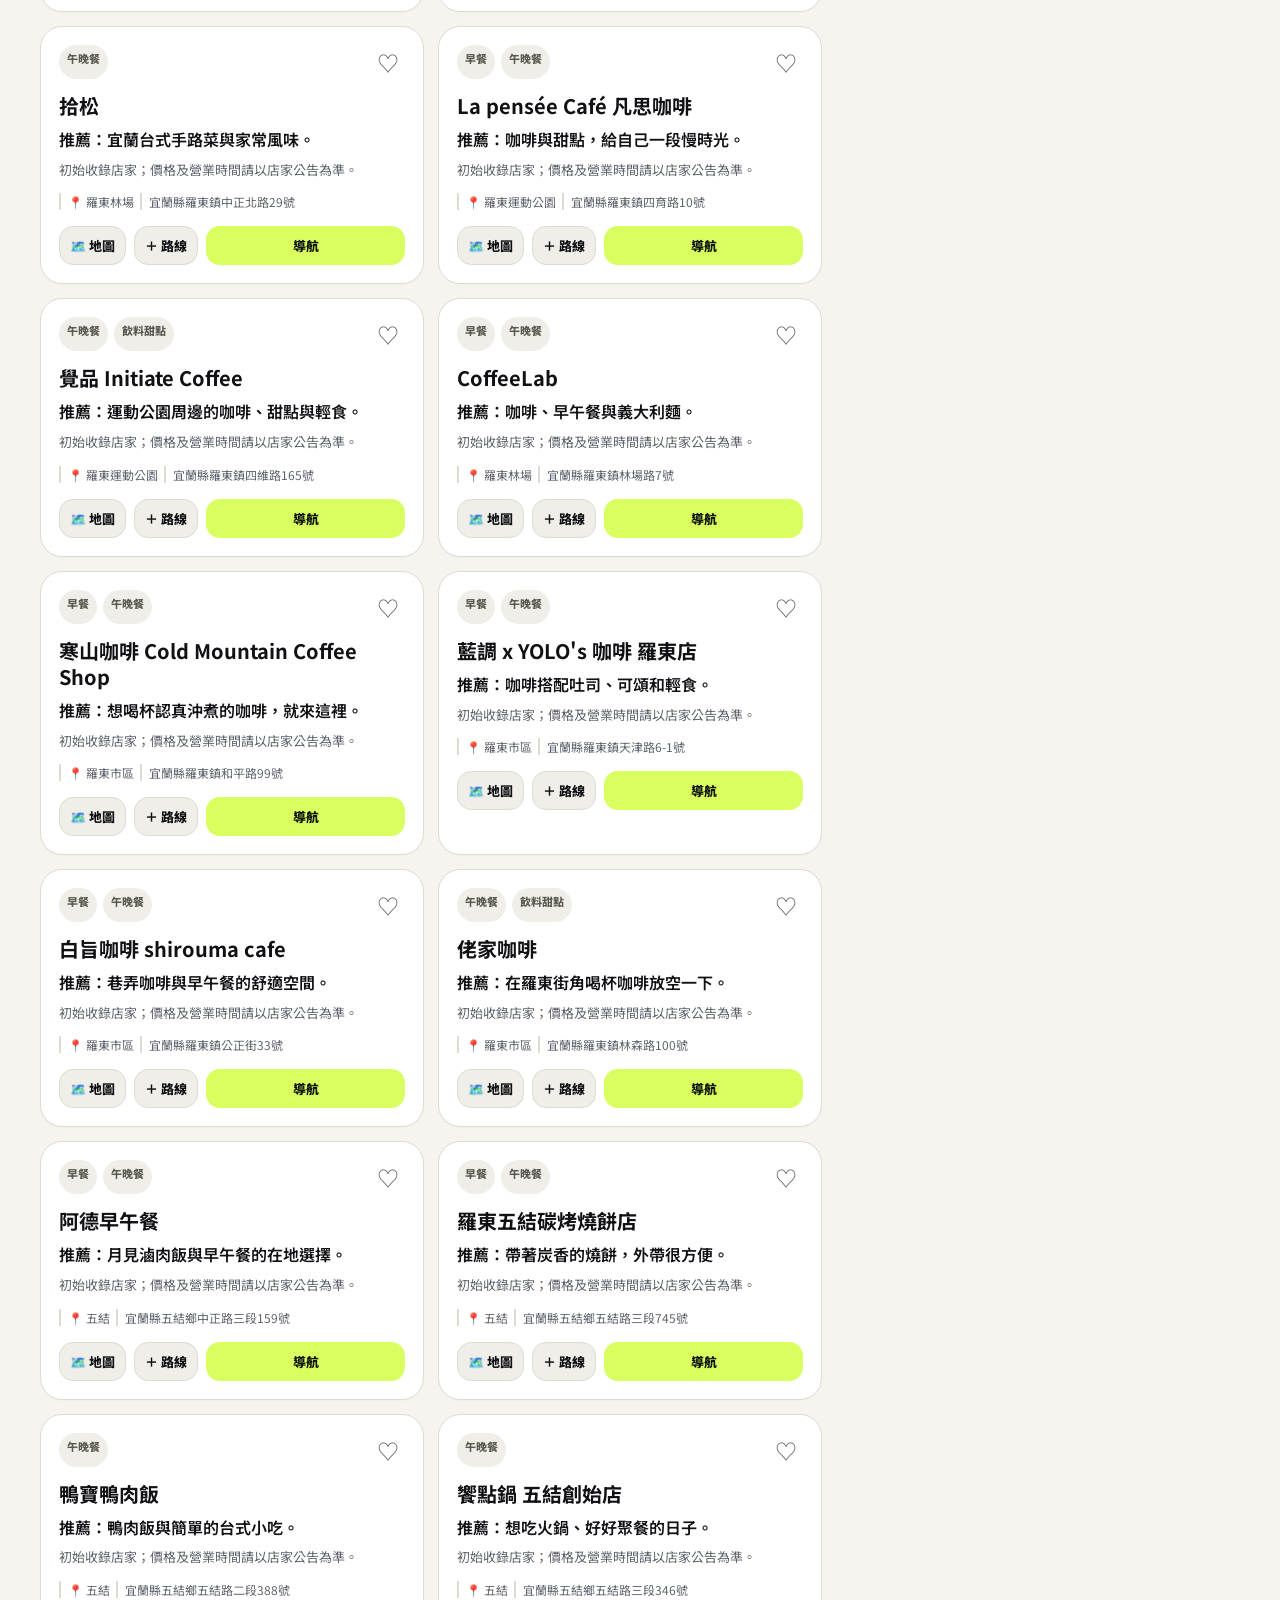
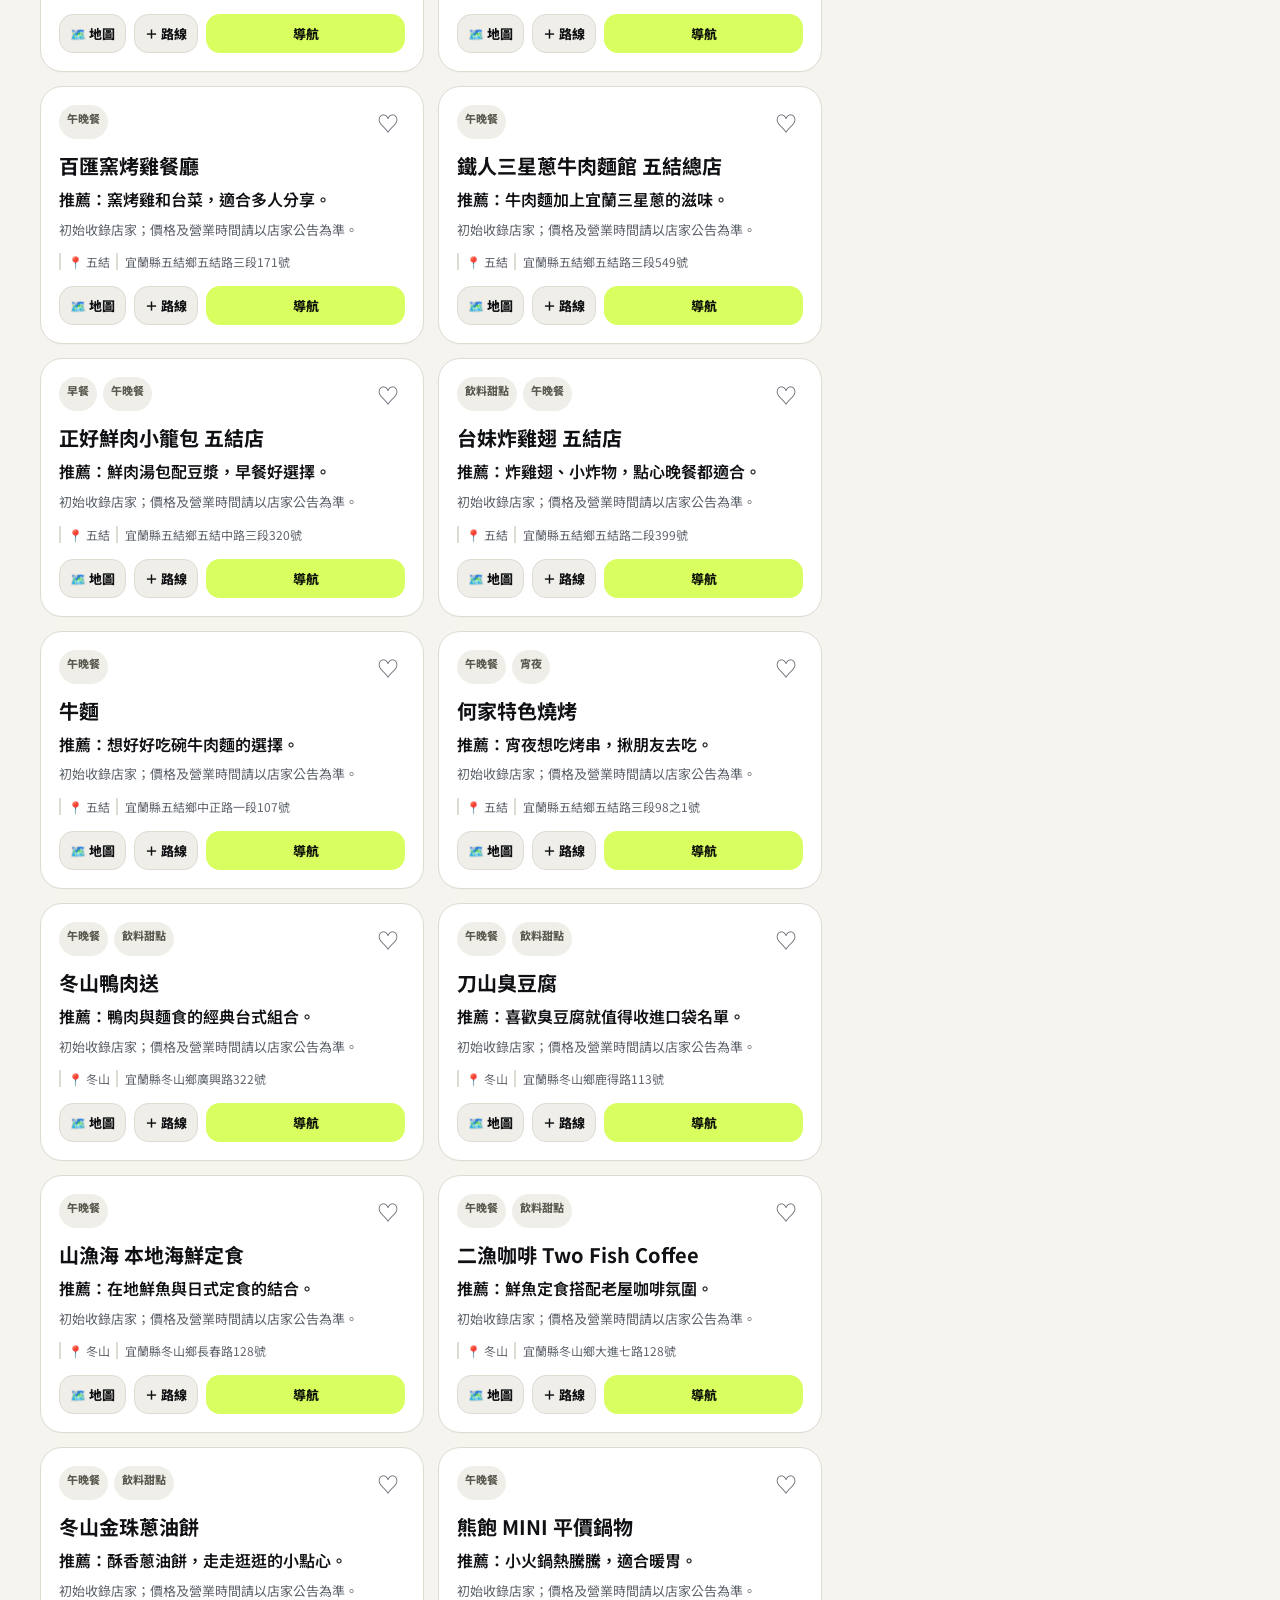
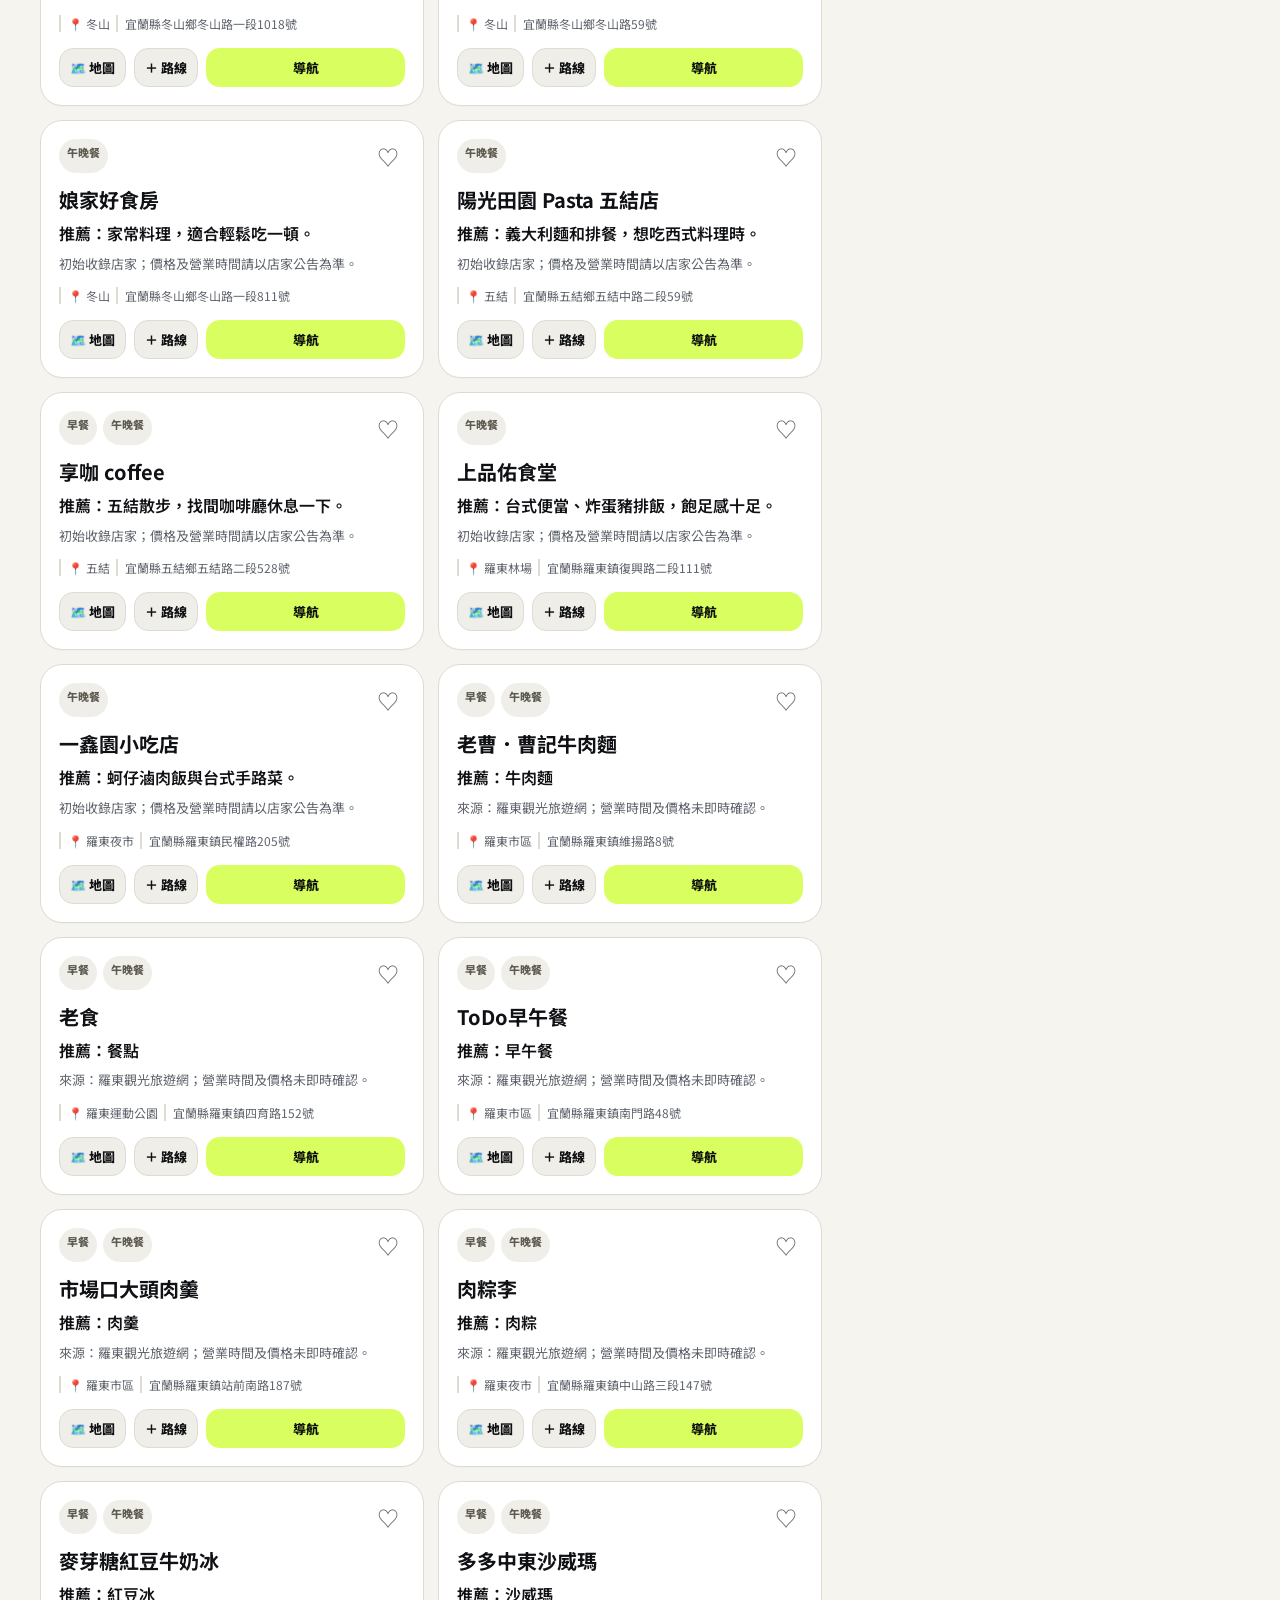
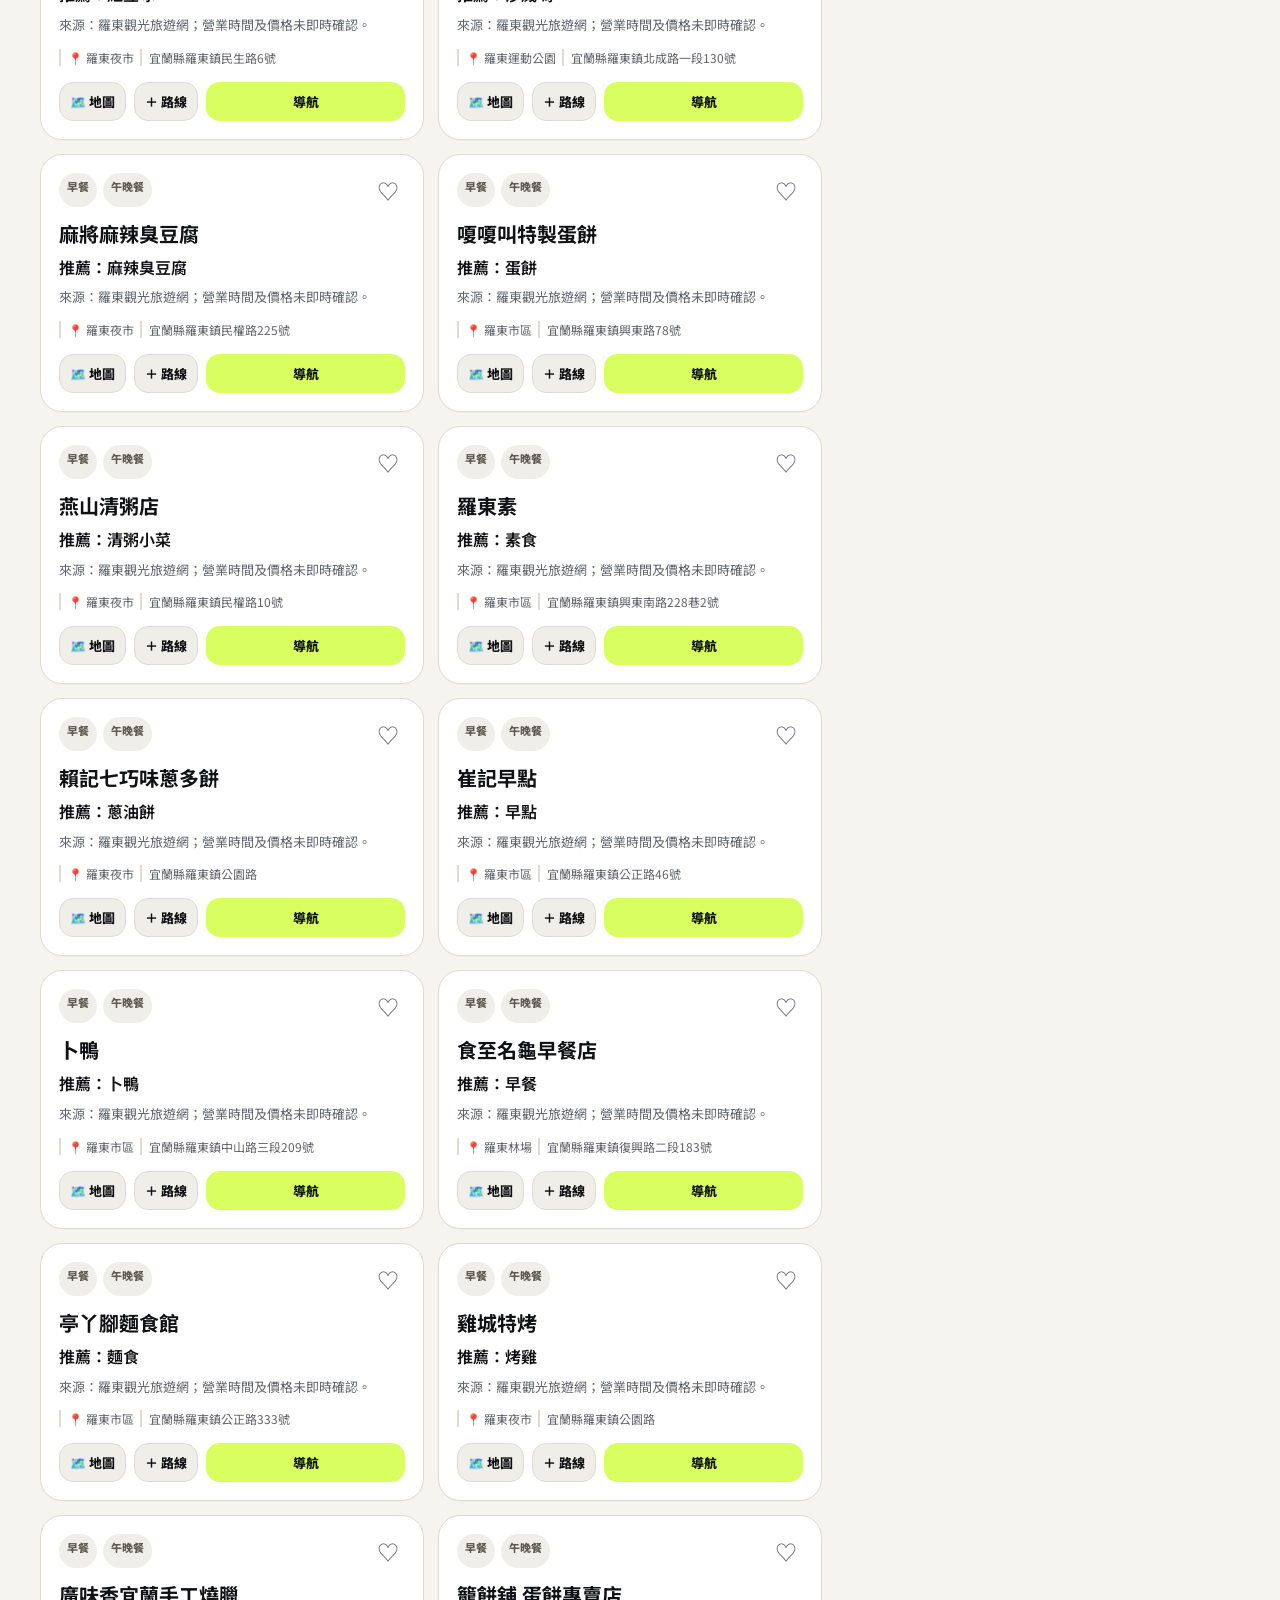
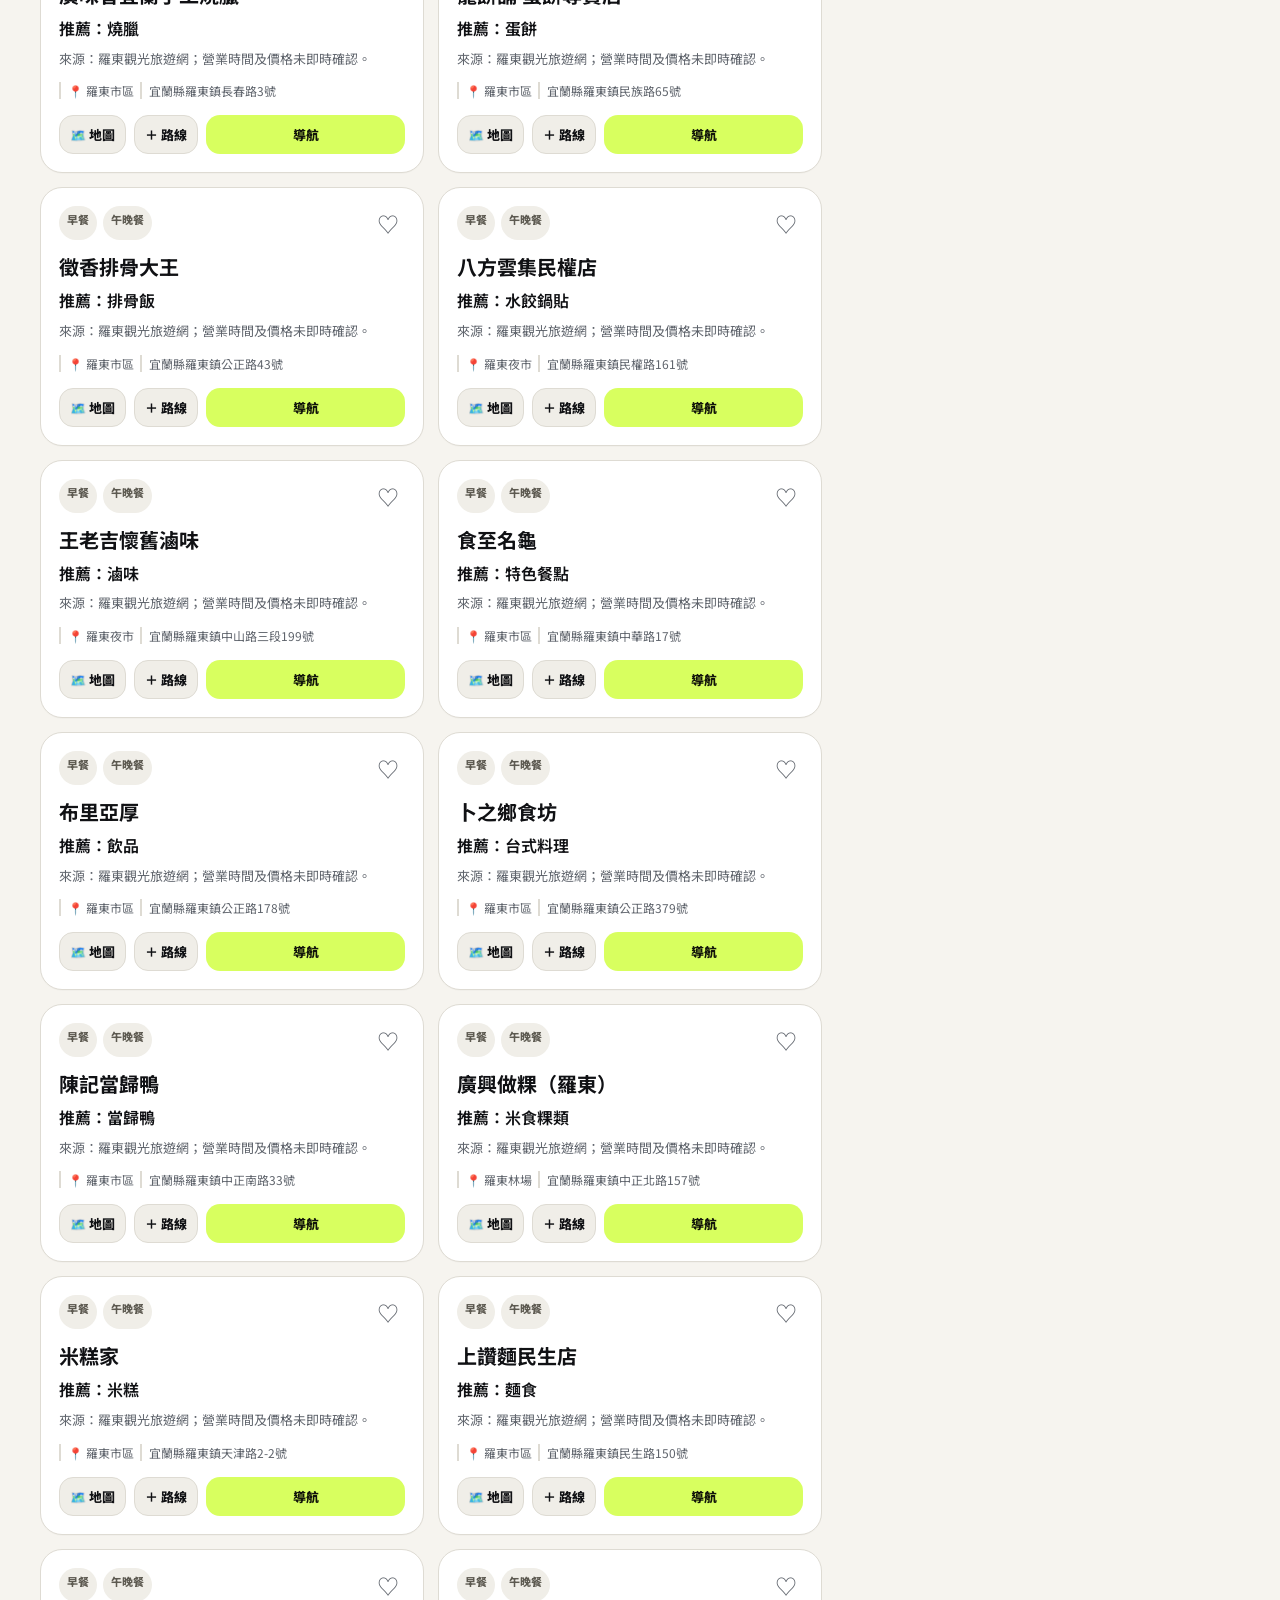
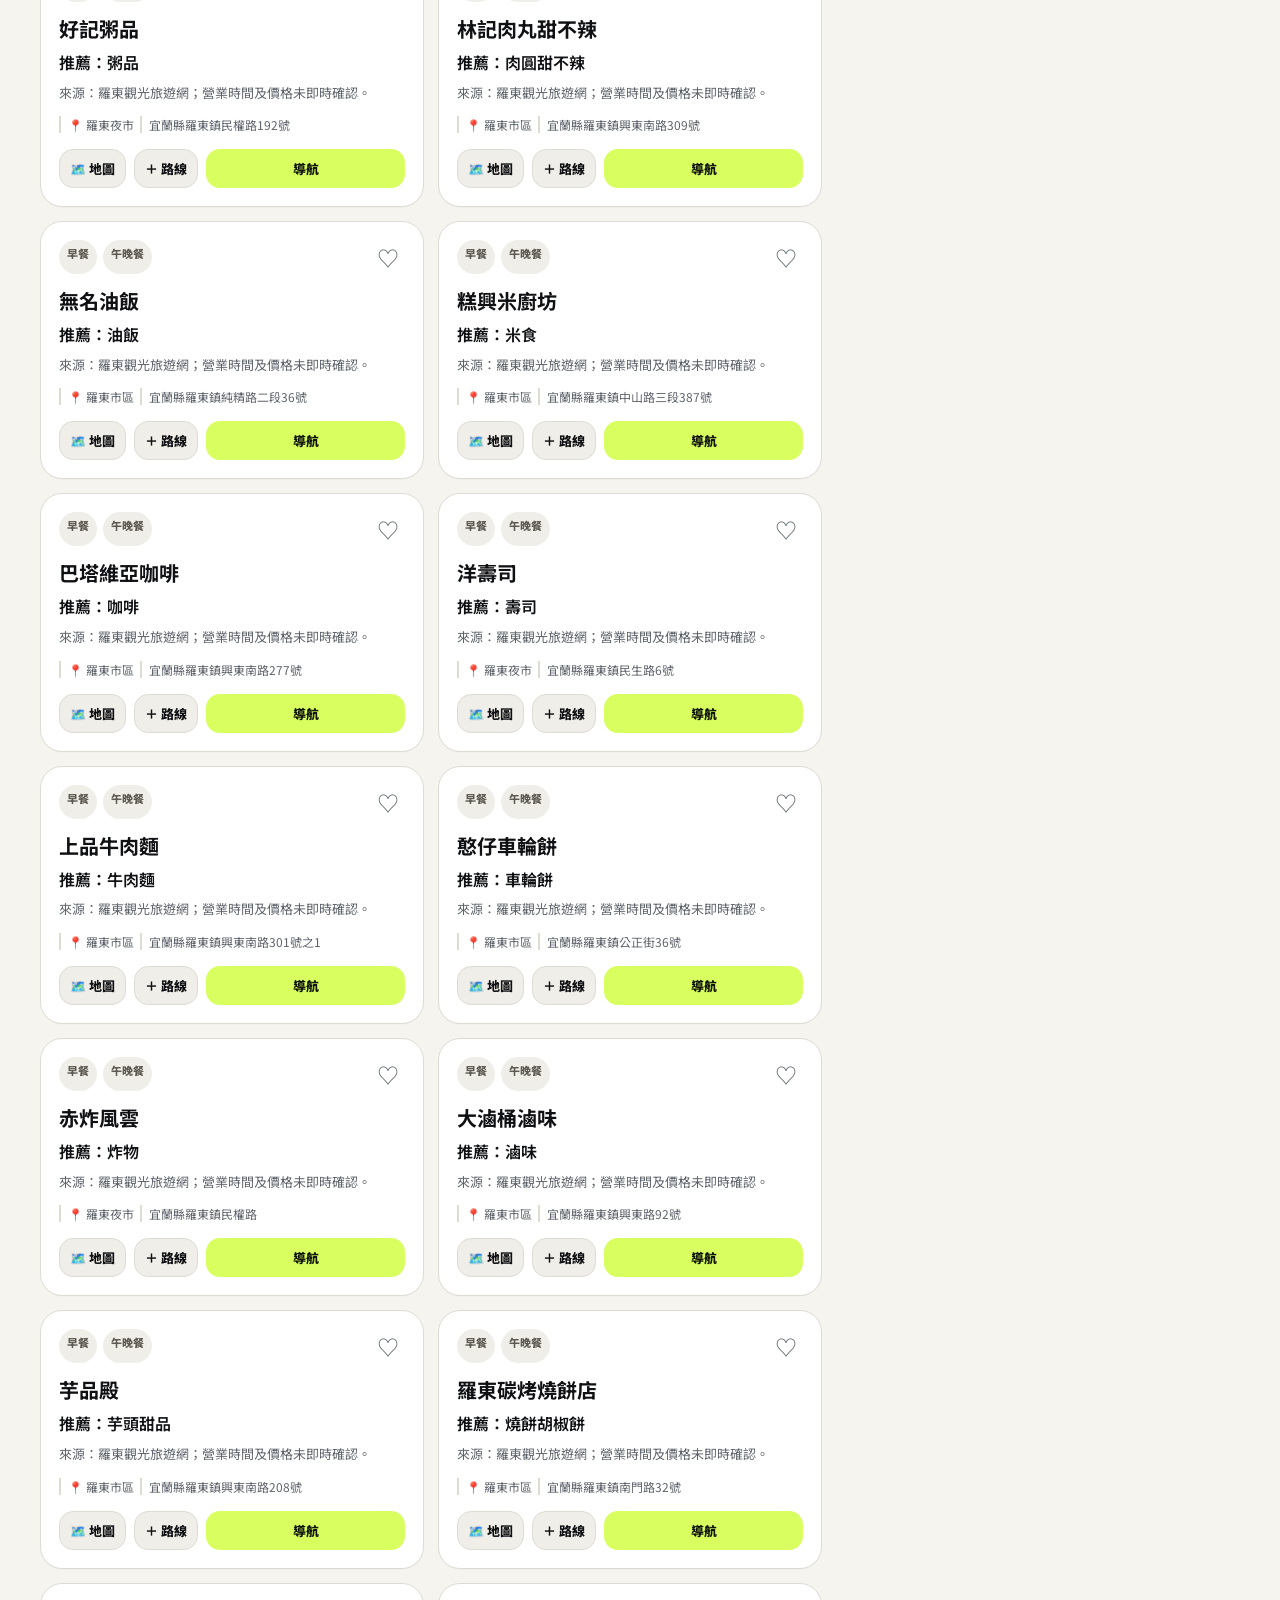
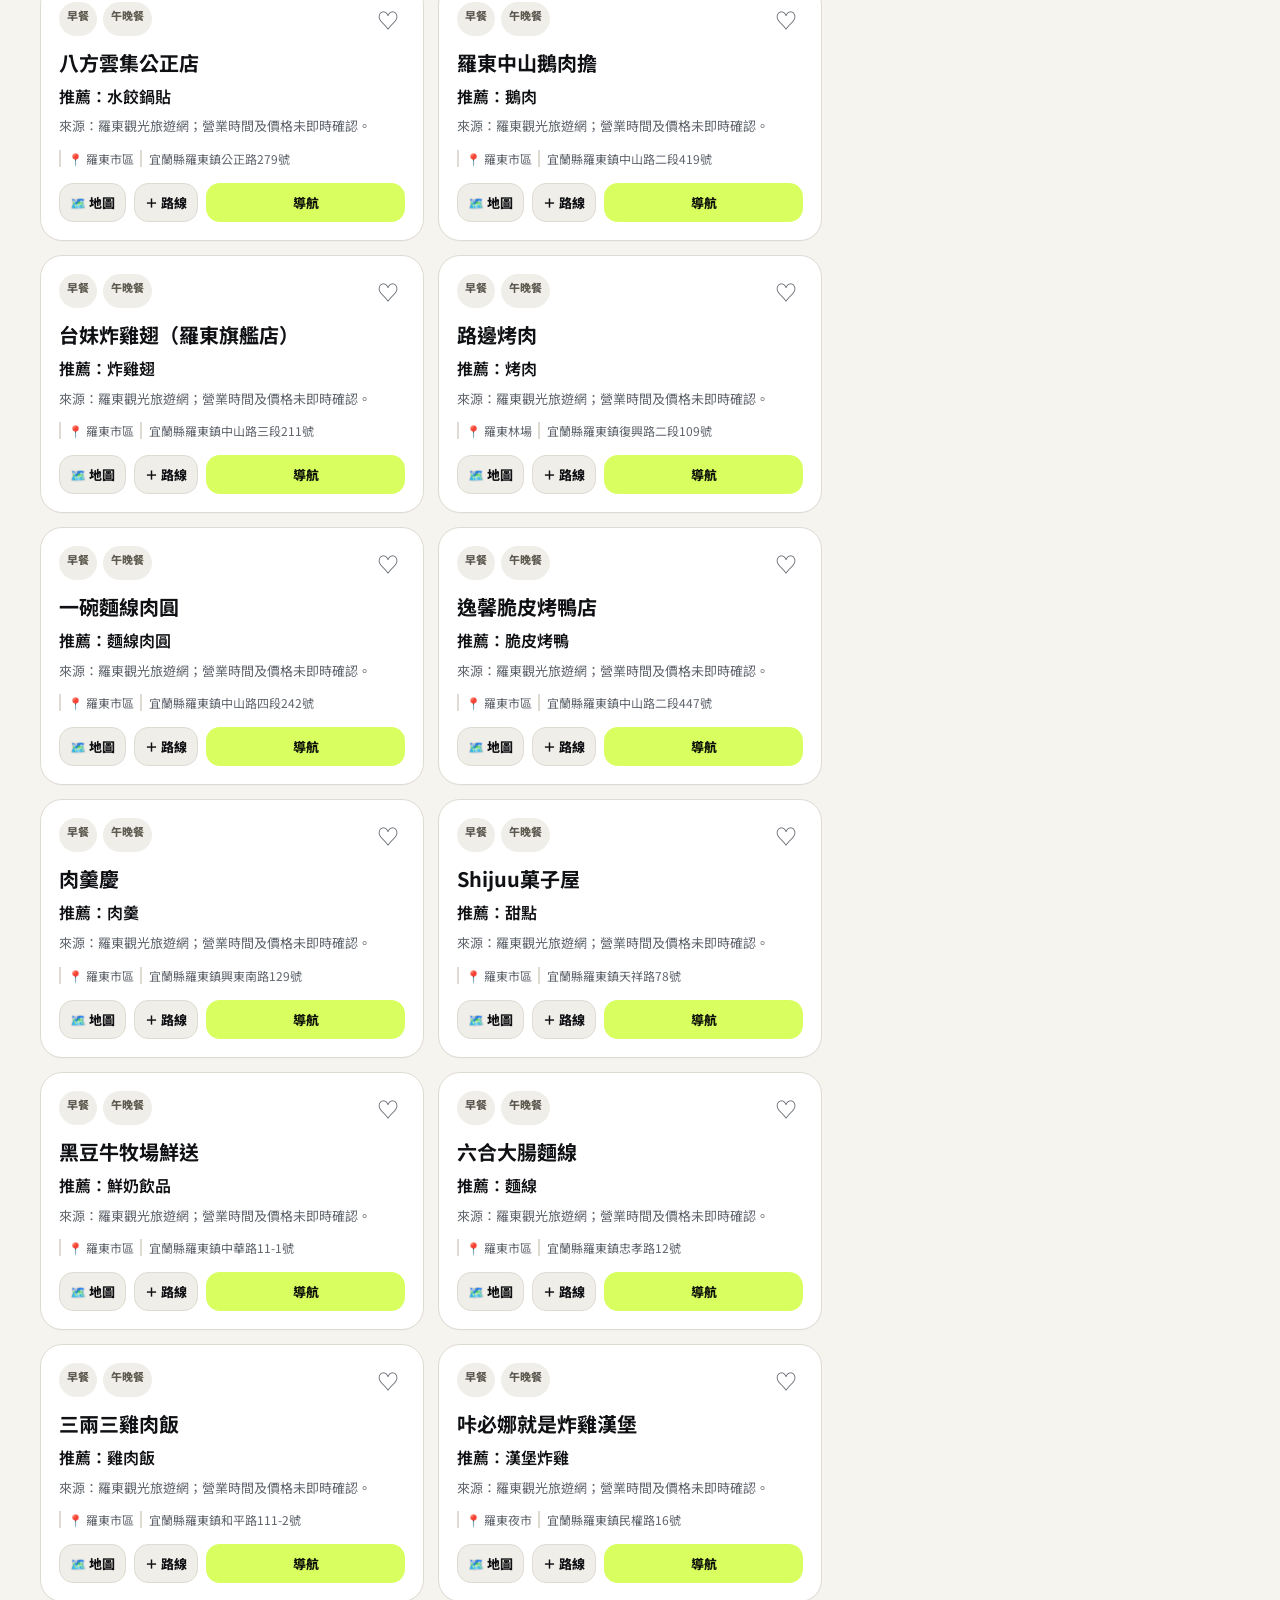
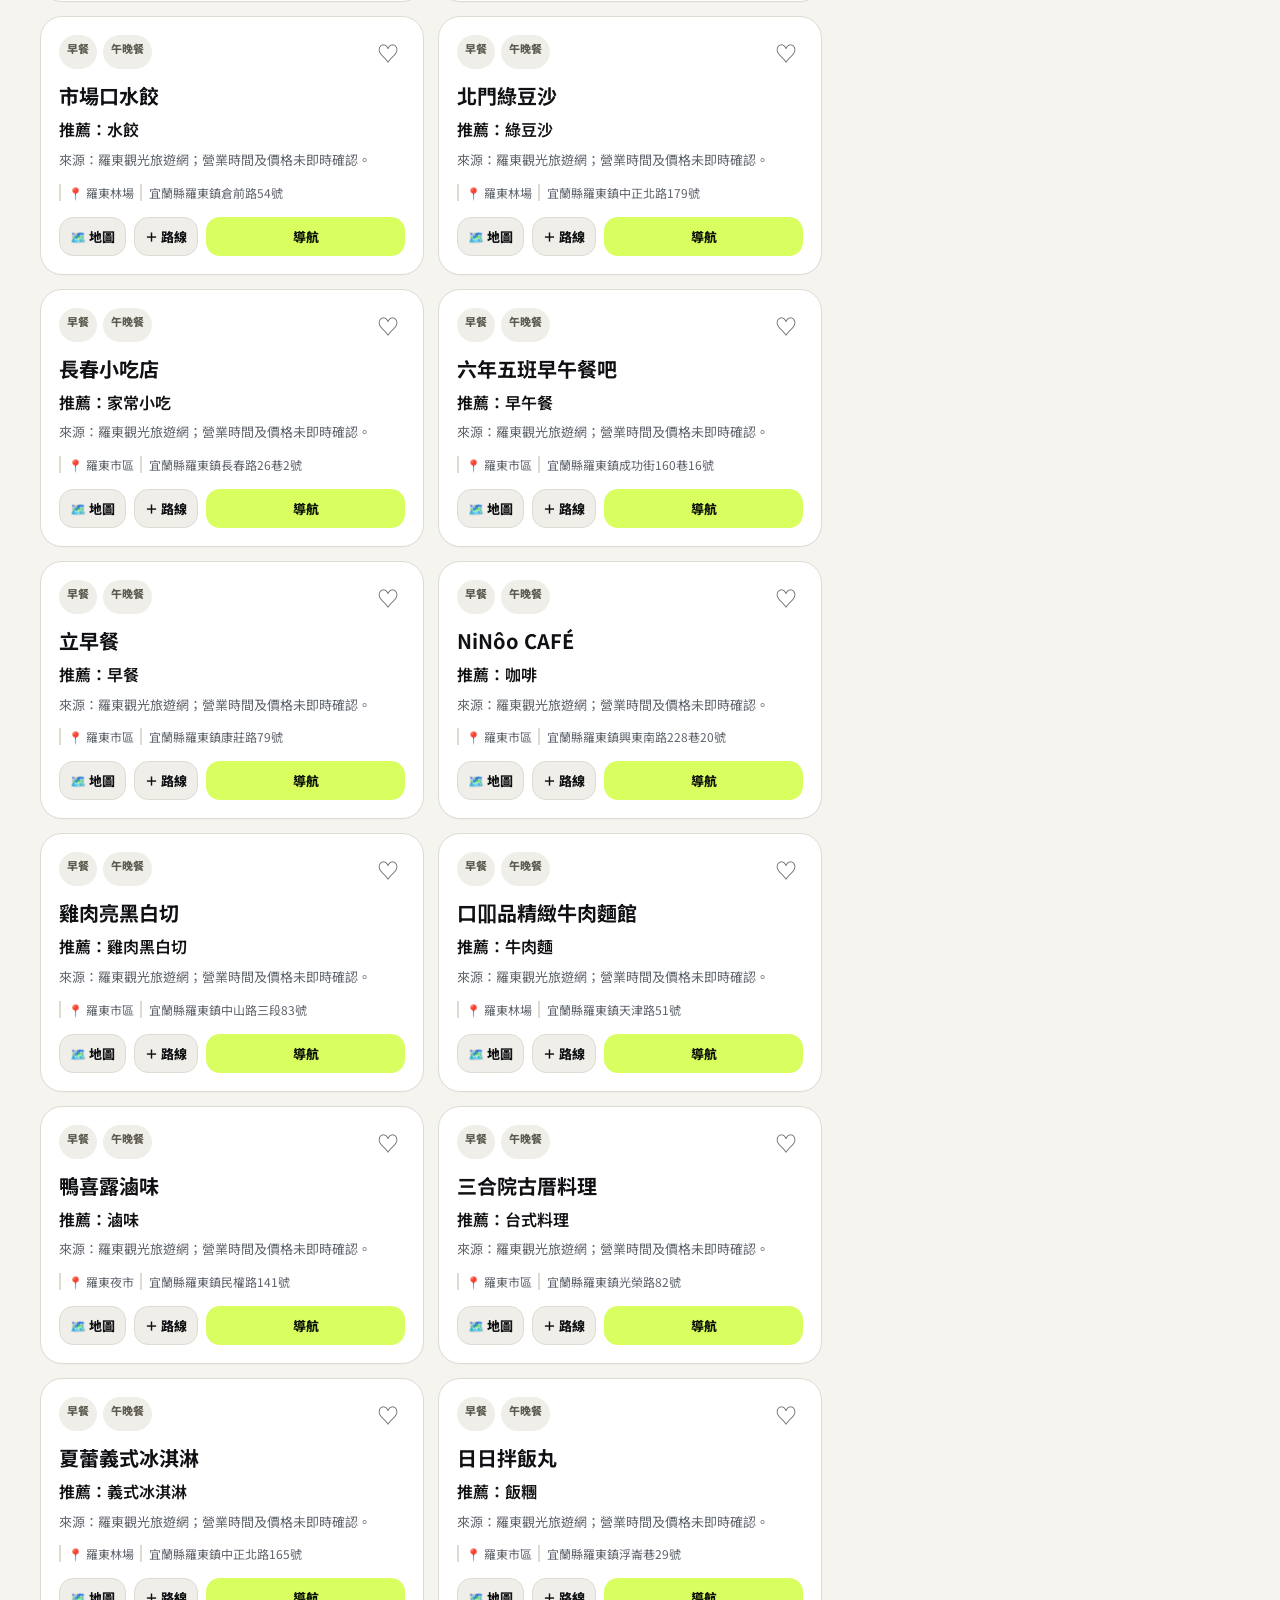
==== commit 4ee50511: "feat(updater): include official restaurant catalog in both websites and checks" ====
--- a/advanced/index.html
+++ b/advanced/index.html
@@ -293,6 +293,7 @@
   <script src="config.js"></script>
   <script src="../data.js"></script>
   <script src="../data-extra.js"></script>
+  <script src="../data-auto.js"></script>
   <script src="adapter.js"></script>
   <script src="app.js"></script>
 </body>
